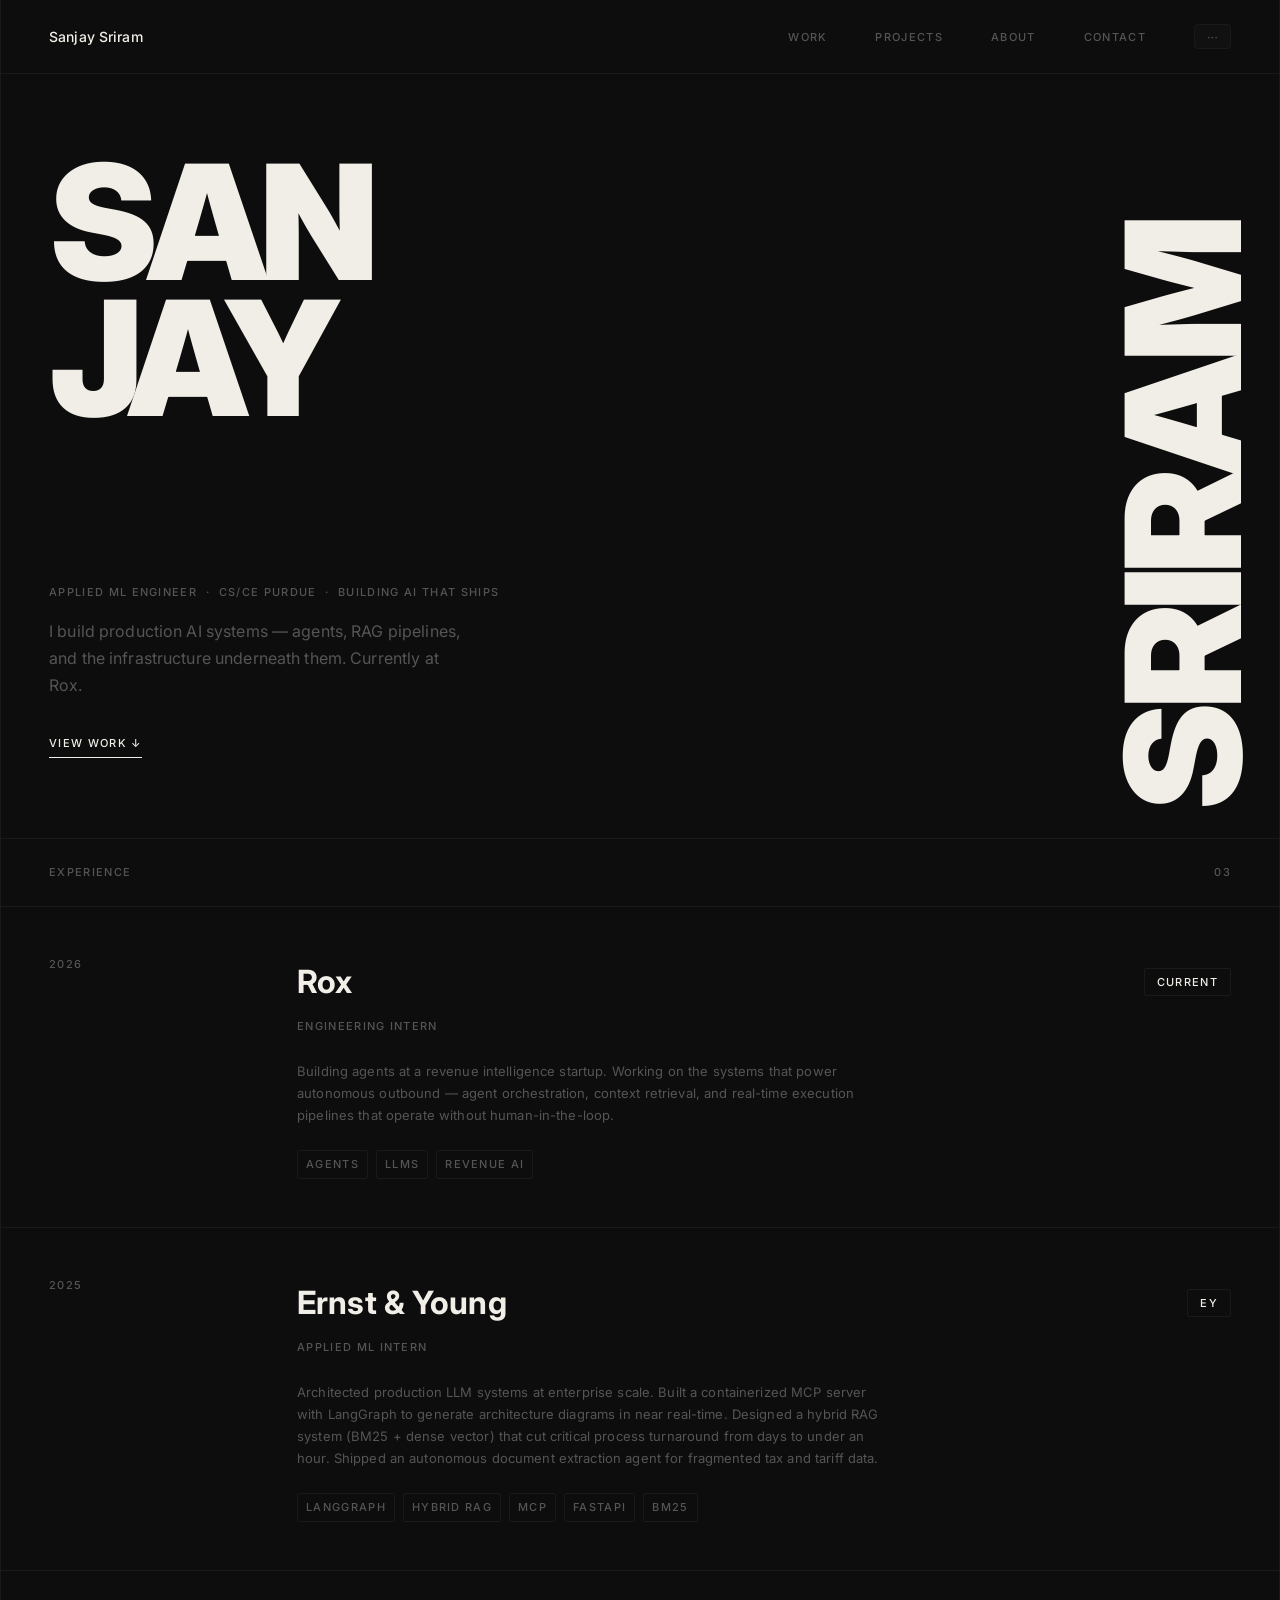
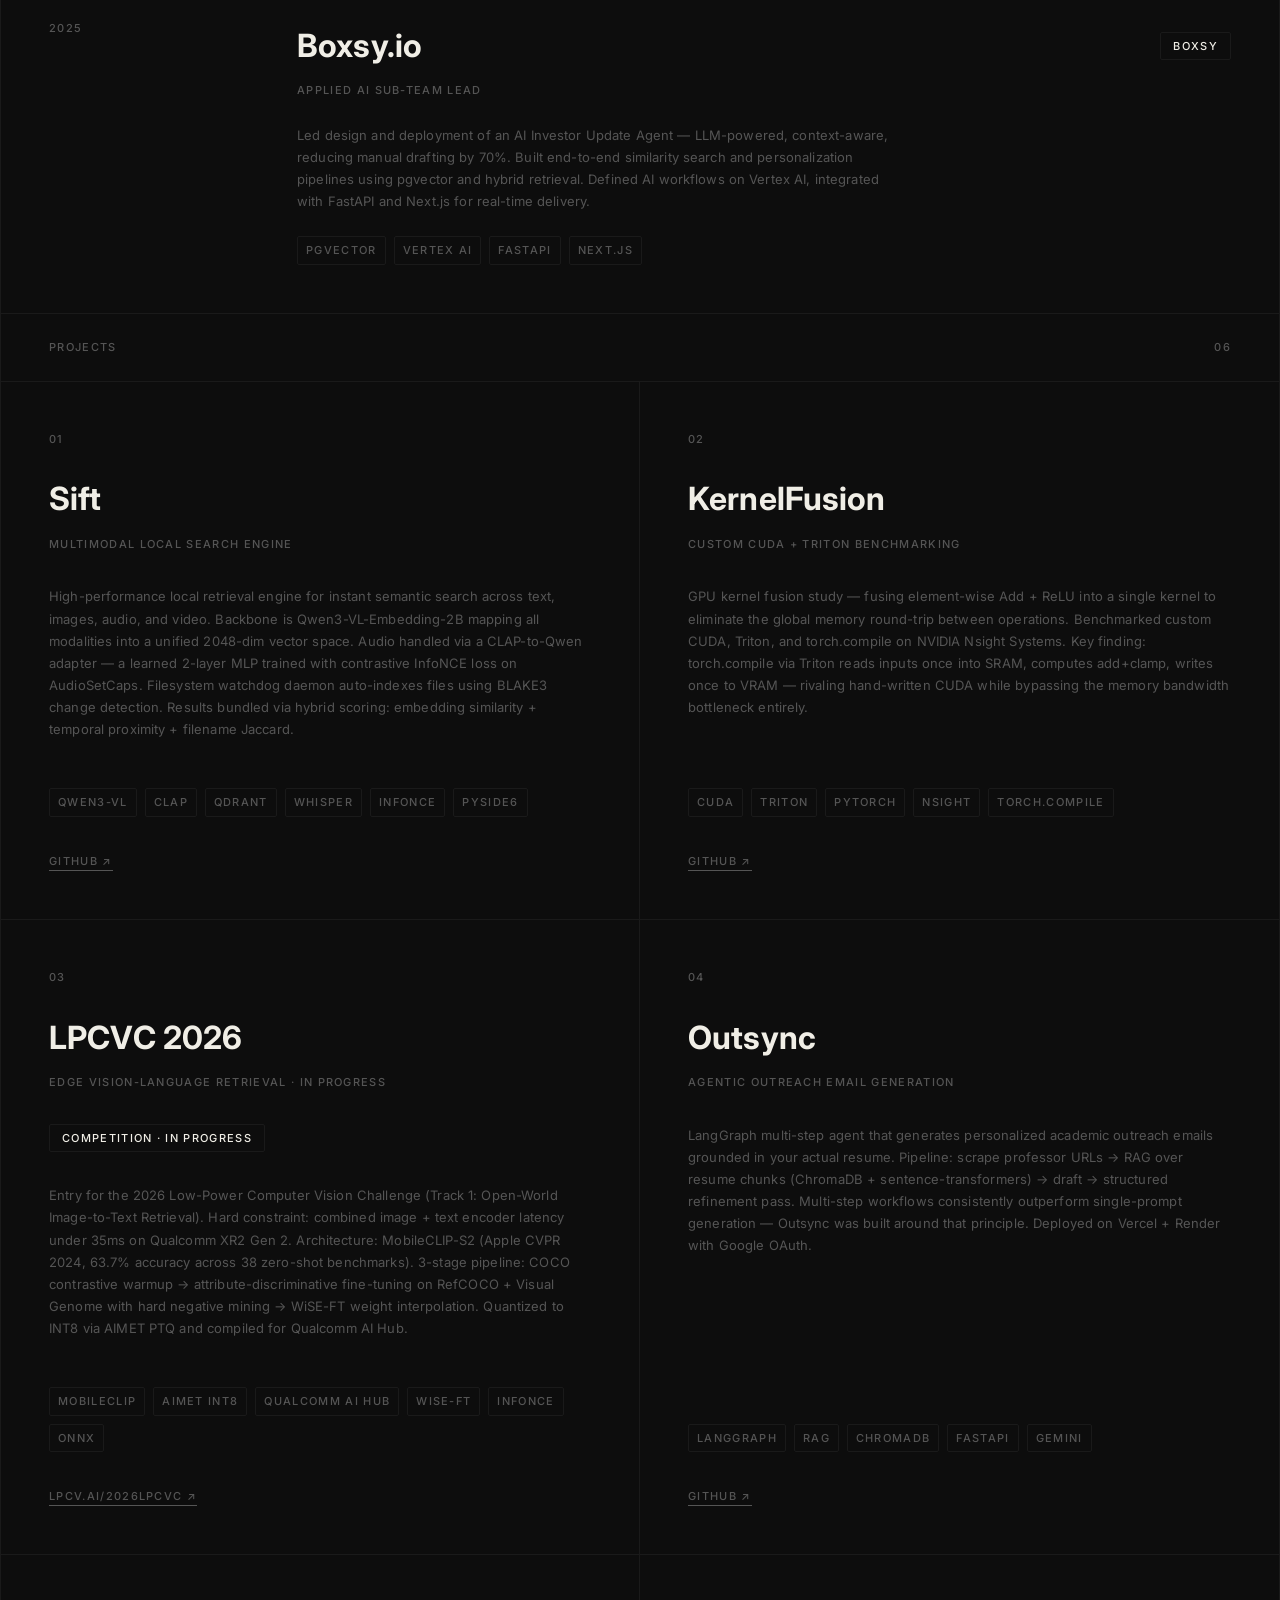
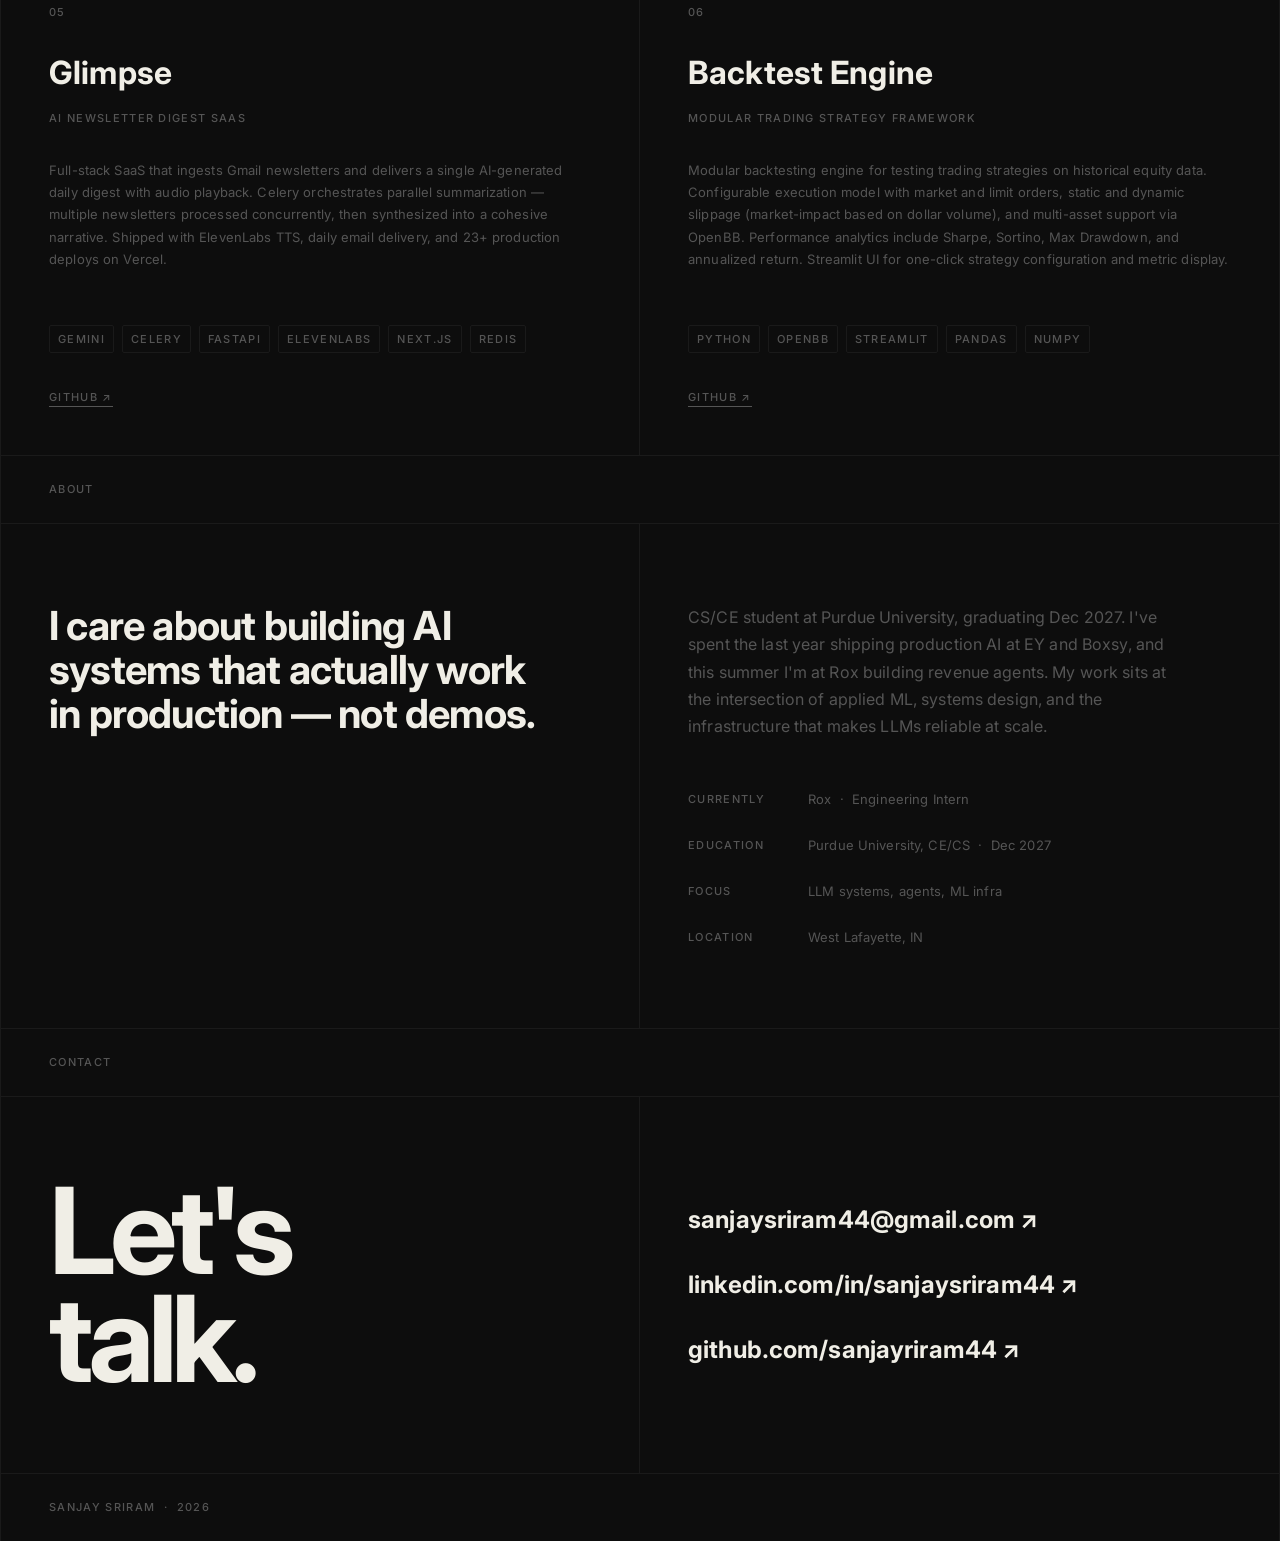
==== index.html @ 1b13d7ef "Initial commit of portfolio" ====
<!DOCTYPE html>
<html lang="en">
<head>
    <meta charset="UTF-8">
    <meta name="viewport" content="width=device-width, initial-scale=1.0">
    <title>Sanjay Sriram | Engineering Portfolio</title>
    <meta name="description" content="Sanjay Sriram's Minimalist Engineering Portfolio. Building agents, RAG pipelines, and ML systems.">
    <link rel="preconnect" href="https://fonts.googleapis.com">
    <link rel="preconnect" href="https://fonts.gstatic.com" crossorigin>
    <link href="https://fonts.googleapis.com/css2?family=Inter:wght@400;500;700;900&display=swap" rel="stylesheet">
    <link rel="stylesheet" href="index.css">
</head>
<body>
    <nav class="nav-wrapper">
        <div class="nav container">
            <div class="nav-brand">Sanjay Sriram</div>
            <div class="nav-right">
                <ul class="nav-links">
                    <li><a href="#experience">WORK</a></li>
                    <li><a href="#projects">PROJECTS</a></li>
                    <li><a href="#about">ABOUT</a></li>
                    <li><a href="#contact">CONTACT</a></li>
                </ul>
                <button class="nav-btn">···</button>
            </div>
        </div>
    </nav>

    <div class="container main-content">
        <header class="hero">
            <div class="hero-left">
                <h1 class="hero-text-main">
                    SAN<br>
                    JAY
                </h1>
                <div class="hero-details">
                    <p class="hero-subtitle">APPLIED ML ENGINEER &nbsp;·&nbsp; CS/CE PURDUE &nbsp;·&nbsp; BUILDING AI THAT SHIPS</p>
                    <p class="hero-desc">I build production AI systems — agents, RAG pipelines,<br>and the infrastructure underneath them. Currently at<br>Rox.</p>
                    <a href="#experience" class="hero-link">VIEW WORK &darr;</a>
                </div>
            </div>
            <div class="hero-right">
                <div class="vertical-text">SRIRAM</div>
            </div>
        </header>

        <section id="experience" class="section">
            <div class="section-header">
                <h2 class="section-title">EXPERIENCE</h2>
                <span class="section-count">03</span>
            </div>
            <div class="experience-list">
                <!-- Exp 1 -->
                <div class="experience-item">
                    <div class="exp-year">2026</div>
                    <div class="exp-content">
                        <div class="exp-header">
                            <h3 class="exp-company">Rox</h3>
                            <span class="exp-badge">CURRENT</span>
                        </div>
                        <p class="exp-role">ENGINEERING INTERN</p>
                        <p class="exp-desc">Building agents at a revenue intelligence startup. Working on the systems that power autonomous outbound — agent orchestration, context retrieval, and real-time execution pipelines that operate without human-in-the-loop.</p>
                        <div class="exp-tags">
                            <span class="tag">Agents</span>
                            <span class="tag">LLMs</span>
                            <span class="tag">Revenue AI</span>
                        </div>
                    </div>
                </div>
                
                <!-- Exp 2 -->
                <div class="experience-item">
                    <div class="exp-year">2025</div>
                    <div class="exp-content">
                        <div class="exp-header">
                            <h3 class="exp-company">Ernst & Young</h3>
                            <span class="exp-badge">EY</span>
                        </div>
                        <p class="exp-role">APPLIED ML INTERN</p>
                        <p class="exp-desc">Architected production LLM systems at enterprise scale. Built a containerized MCP server with LangGraph to generate architecture diagrams in near real-time. Designed a hybrid RAG system (BM25 + dense vector) that cut critical process turnaround from days to under an hour. Shipped an autonomous document extraction agent for fragmented tax and tariff data.</p>
                        <div class="exp-tags">
                            <span class="tag">LangGraph</span>
                            <span class="tag">Hybrid RAG</span>
                            <span class="tag">MCP</span>
                            <span class="tag">FastAPI</span>
                            <span class="tag">BM25</span>
                        </div>
                    </div>
                </div>

                <!-- Exp 3 -->
                <div class="experience-item">
                    <div class="exp-year">2025</div>
                    <div class="exp-content">
                        <div class="exp-header">
                            <h3 class="exp-company">Boxsy.io</h3>
                            <span class="exp-badge">BOXSY</span>
                        </div>
                        <p class="exp-role">APPLIED AI SUB-TEAM LEAD</p>
                        <p class="exp-desc">Led design and deployment of an AI Investor Update Agent — LLM-powered, context-aware, reducing manual drafting by 70%. Built end-to-end similarity search and personalization pipelines using pgvector and hybrid retrieval. Defined AI workflows on Vertex AI, integrated with FastAPI and Next.js for real-time delivery.</p>
                        <div class="exp-tags">
                            <span class="tag">pgvector</span>
                            <span class="tag">Vertex AI</span>
                            <span class="tag">FastAPI</span>
                            <span class="tag">Next.js</span>
                        </div>
                    </div>
                </div>
            </div>
        </section>

        <section id="projects" class="section">
            <div class="section-header">
                <h2 class="section-title">PROJECTS</h2>
                <span class="section-count">06</span>
            </div>
            <div class="projects-grid">
                <!-- Project 1 -->
                <div class="project-card">
                    <div class="project-card-top">
                        <div class="project-index">01</div>
                        <h3 class="project-title">Sift</h3>
                        <p class="project-subtitle">MULTIMODAL LOCAL SEARCH ENGINE</p>
                        <p class="project-desc">High-performance local retrieval engine for instant semantic search across text, images, audio, and video. Backbone is Qwen3-VL-Embedding-2B mapping all modalities into a unified 2048-dim vector space. Audio handled via a CLAP-to-Qwen adapter — a learned 2-layer MLP trained with contrastive InfoNCE loss on AudioSetCaps. Filesystem watchdog daemon auto-indexes files using BLAKE3 change detection. Results bundled via hybrid scoring: embedding similarity + temporal proximity + filename Jaccard.</p>
                    </div>
                    <div class="project-card-bottom">
                        <div class="project-tags">
                            <span class="tag">Qwen3-VL</span>
                            <span class="tag">CLAP</span>
                            <span class="tag">Qdrant</span>
                            <span class="tag">Whisper</span>
                            <span class="tag">InfoNCE</span>
                            <span class="tag">PySide6</span>
                        </div>
                        <a href="https://github.com/akkshay0107/sift" target="_blank" class="project-link">GITHUB ↗</a>
                    </div>
                </div>
                
                <!-- Project 2 -->
                <div class="project-card">
                    <div class="project-card-top">
                        <div class="project-index">02</div>
                        <h3 class="project-title">KernelFusion</h3>
                        <p class="project-subtitle">CUSTOM CUDA + TRITON BENCHMARKING</p>
                        <p class="project-desc">GPU kernel fusion study — fusing element-wise Add + ReLU into a single kernel to eliminate the global memory round-trip between operations. Benchmarked custom CUDA, Triton, and torch.compile on NVIDIA Nsight Systems. Key finding: torch.compile via Triton reads inputs once into SRAM, computes add+clamp, writes once to VRAM — rivaling hand-written CUDA while bypassing the memory bandwidth bottleneck entirely.</p>
                    </div>
                    <div class="project-card-bottom">
                        <div class="project-tags">
                            <span class="tag">CUDA</span>
                            <span class="tag">Triton</span>
                            <span class="tag">PyTorch</span>
                            <span class="tag">Nsight</span>
                            <span class="tag">torch.compile</span>
                        </div>
                        <a href="https://github.com/sanjayriram44/KernelFusion" target="_blank" class="project-link">GITHUB ↗</a>
                    </div>
                </div>

                <!-- Project 3 -->
                <div class="project-card">
                    <div class="project-card-top">
                        <div class="project-index">03</div>
                        <h3 class="project-title">LPCVC 2026</h3>
                        <p class="project-subtitle">EDGE VISION-LANGUAGE RETRIEVAL · IN PROGRESS</p>
                        <div class="exp-badge project-badge">COMPETITION · IN PROGRESS</div>
                        <p class="project-desc">Entry for the 2026 Low-Power Computer Vision Challenge (Track 1: Open-World Image-to-Text Retrieval). Hard constraint: combined image + text encoder latency under 35ms on Qualcomm XR2 Gen 2. Architecture: MobileCLIP-S2 (Apple CVPR 2024, 63.7% accuracy across 38 zero-shot benchmarks). 3-stage pipeline: COCO contrastive warmup → attribute-discriminative fine-tuning on RefCOCO + Visual Genome with hard negative mining → WiSE-FT weight interpolation. Quantized to INT8 via AIMET PTQ and compiled for Qualcomm AI Hub.</p>
                    </div>
                    <div class="project-card-bottom">
                        <div class="project-tags">
                            <span class="tag">MobileCLIP</span>
                            <span class="tag">AIMET INT8</span>
                            <span class="tag">Qualcomm AI Hub</span>
                            <span class="tag">WiSE-FT</span>
                            <span class="tag">InfoNCE</span>
                            <span class="tag">ONNX</span>
                        </div>
                        <a href="https://lpcv.ai/2026LPCVC" target="_blank" class="project-link">LPCV.AI/2026LPCVC ↗</a>
                    </div>
                </div>

                <!-- Project 4 -->
                <div class="project-card">
                    <div class="project-card-top">
                        <div class="project-index">04</div>
                        <h3 class="project-title">Outsync</h3>
                        <p class="project-subtitle">AGENTIC OUTREACH EMAIL GENERATION</p>
                        <p class="project-desc">LangGraph multi-step agent that generates personalized academic outreach emails grounded in your actual resume. Pipeline: scrape professor URLs → RAG over resume chunks (ChromaDB + sentence-transformers) → draft → structured refinement pass. Multi-step workflows consistently outperform single-prompt generation — Outsync was built around that principle. Deployed on Vercel + Render with Google OAuth.</p>
                    </div>
                    <div class="project-card-bottom">
                        <div class="project-tags">
                            <span class="tag">LangGraph</span>
                            <span class="tag">RAG</span>
                            <span class="tag">ChromaDB</span>
                            <span class="tag">FastAPI</span>
                            <span class="tag">Gemini</span>
                        </div>
                        <a href="https://github.com/sanjayriram44/Outsync" target="_blank" class="project-link">GITHUB ↗</a>
                    </div>
                </div>

                <!-- Project 5 -->
                <div class="project-card">
                    <div class="project-card-top">
                        <div class="project-index">05</div>
                        <h3 class="project-title">Glimpse</h3>
                        <p class="project-subtitle">AI NEWSLETTER DIGEST SAAS</p>
                        <p class="project-desc">Full-stack SaaS that ingests Gmail newsletters and delivers a single AI-generated daily digest with audio playback. Celery orchestrates parallel summarization — multiple newsletters processed concurrently, then synthesized into a cohesive narrative. Shipped with ElevenLabs TTS, daily email delivery, and 23+ production deploys on Vercel.</p>
                    </div>
                    <div class="project-card-bottom">
                        <div class="project-tags">
                            <span class="tag">Gemini</span>
                            <span class="tag">Celery</span>
                            <span class="tag">FastAPI</span>
                            <span class="tag">ElevenLabs</span>
                            <span class="tag">Next.js</span>
                            <span class="tag">Redis</span>
                        </div>
                        <a href="https://github.com/sanjayriram44/glimpse" target="_blank" class="project-link">GITHUB ↗</a>
                    </div>
                </div>

                <!-- Project 6 -->
                <div class="project-card">
                    <div class="project-card-top">
                        <div class="project-index">06</div>
                        <h3 class="project-title">Backtest Engine</h3>
                        <p class="project-subtitle">MODULAR TRADING STRATEGY FRAMEWORK</p>
                        <p class="project-desc">Modular backtesting engine for testing trading strategies on historical equity data. Configurable execution model with market and limit orders, static and dynamic slippage (market-impact based on dollar volume), and multi-asset support via OpenBB. Performance analytics include Sharpe, Sortino, Max Drawdown, and annualized return. Streamlit UI for one-click strategy configuration and metric display.</p>
                    </div>
                    <div class="project-card-bottom">
                        <div class="project-tags">
                            <span class="tag">Python</span>
                            <span class="tag">OpenBB</span>
                            <span class="tag">Streamlit</span>
                            <span class="tag">Pandas</span>
                            <span class="tag">NumPy</span>
                        </div>
                        <a href="https://github.com/sanjayriram44/Backtest_engine" target="_blank" class="project-link">GITHUB ↗</a>
                    </div>
                </div>
            </div>
        </section>

        <section id="about" class="section">
            <div class="section-header">
                <h2 class="section-title">ABOUT</h2>
            </div>
            <div class="about-grid">
                <div class="about-left">
                    <p class="about-lead">I care about building AI systems that actually work in production — not demos.</p>
                </div>
                <div class="about-right">
                    <p class="about-desc">CS/CE student at Purdue University, graduating Dec 2027. I've spent the last year shipping production AI at EY and Boxsy, and this summer I'm at Rox building revenue agents. My work sits at the intersection of applied ML, systems design, and the infrastructure that makes LLMs reliable at scale.</p>
                    <ul class="about-facts">
                        <li class="fact-item">
                            <span class="fact-label">CURRENTLY</span>
                            <span class="fact-value">Rox &nbsp;·&nbsp; Engineering Intern</span>
                        </li>
                        <li class="fact-item">
                            <span class="fact-label">EDUCATION</span>
                            <span class="fact-value">Purdue University, CE/CS &nbsp;·&nbsp; Dec 2027</span>
                        </li>
                        <li class="fact-item">
                            <span class="fact-label">FOCUS</span>
                            <span class="fact-value">LLM systems, agents, ML infra</span>
                        </li>
                        <li class="fact-item">
                            <span class="fact-label">LOCATION</span>
                            <span class="fact-value">West Lafayette, IN</span>
                        </li>
                    </ul>
                </div>
            </div>
        </section>

        <section id="contact" class="section">
            <div class="section-header">
                <h2 class="section-title">CONTACT</h2>
            </div>
            <div class="contact-grid">
                <div class="contact-left">
                    <h2 class="contact-heading">Let's<br>talk.</h2>
                </div>
                <div class="contact-right">
                    <ul class="contact-links">
                        <li><a href="mailto:sanjaysriram44@gmail.com">sanjaysriram44@gmail.com ↗</a></li>
                        <li><a href="https://www.linkedin.com/in/sanjaysriram44/" target="_blank" rel="noopener noreferrer">linkedin.com/in/sanjaysriram44 ↗</a></li>
                        <li><a href="https://github.com/sanjayriram44" target="_blank" rel="noopener noreferrer">github.com/sanjayriram44 ↗</a></li>
                    </ul>
                </div>
            </div>
        </section>

        <footer class="footer">
            <div class="footer-left">Sanjay Sriram &nbsp;·&nbsp; 2026</div>
        </footer>
    </div>
</body>
</html>
---- index.css ----
/* Base Reset */
*, *::before, *::after {
    box-sizing: border-box;
    margin: 0;
    padding: 0;
}

:root {
    --bg-color: #0D0D0D;
    --text-primary: #F0EEE6;
    --surface: #111111;
    --border-color: #1A1A1A;
    --text-muted: #555555;
    --text-subtle: #333333;
}

body {
    background-color: var(--bg-color);
    color: var(--text-primary);
    font-family: 'Inter', sans-serif;
    font-size: 13px;
    font-weight: 400;
    line-height: 1.7;
    letter-spacing: 0.01em;
    -webkit-font-smoothing: antialiased;
}

/* Layout */
.container {
    max-width: 1280px;
    margin: 0 auto;
    position: relative;
    border-left: 0.5px solid var(--border-color);
    border-right: 0.5px solid var(--border-color);
}

/* Typography */
.hero-text-main {
    font-family: 'Inter', sans-serif;
    font-size: 160px;
    font-weight: 900;
    line-height: 0.85;
    letter-spacing: -0.05em;
    color: var(--text-primary);
}

.vertical-text {
    font-family: 'Inter', sans-serif;
    font-size: 160px;
    font-weight: 900;
    line-height: 0.85;
    letter-spacing: -0.05em;
    color: var(--text-primary);
    transform: rotate(-90deg);
    transform-origin: center right;
    margin-right: 48px;
    display: inline-block;
}

@media (max-width: 900px) {
    .hero-text-main, .vertical-text {
        font-size: 96px;
    }
}

h2, h3 {
    font-family: 'Inter', sans-serif;
    font-weight: 700;
    color: var(--text-primary);
}

.label, .section-title, .section-count {
    font-family: 'Inter', sans-serif;
    font-size: 11px;
    font-weight: 500;
    letter-spacing: 0.12em;
    text-transform: uppercase;
    color: var(--text-muted);
}

.tag {
    display: inline-block;
    padding: 4px 8px;
    border: 0.5px solid var(--border-color);
    border-radius: 2px;
    font-family: 'Inter', sans-serif;
    font-size: 11px;
    font-weight: 500;
    letter-spacing: 0.12em;
    text-transform: uppercase;
    color: var(--text-muted); /* As seen in screenshots */
    background-color: transparent;
}

/* Navigation */
.nav-wrapper {
    position: sticky;
    top: 0;
    z-index: 100;
    background-color: var(--bg-color);
    border-bottom: 0.5px solid var(--border-color);
}

.nav {
    display: flex;
    justify-content: space-between;
    align-items: center;
    padding: 24px 48px;
}

.nav-brand {
    font-size: 14px;
    font-weight: 500;
    color: var(--text-primary);
}

.nav-right {
    display: flex;
    align-items: center;
    gap: 48px;
}

.nav-links {
    display: flex;
    gap: 48px;
    list-style: none;
}

.nav-links a {
    color: var(--text-muted);
    text-decoration: none;
    font-size: 11px;
    font-weight: 500;
    letter-spacing: 0.12em;
    transition: color 0ms ease;
}

.nav-links a:hover {
    color: var(--text-primary);
}

.nav-btn {
    background: var(--surface);
    border: 0.5px solid var(--border-color);
    color: var(--text-muted);
    border-radius: 4px;
    padding: 4px 12px;
    cursor: pointer;
}

/* Hero Section */
.hero {
    min-height: 85vh;
    display: flex;
    justify-content: space-between;
    padding: 80px 48px;
    border-bottom: 0.5px solid var(--border-color);
}

.hero-left {
    display: flex;
    flex-direction: column;
    justify-content: space-between;
}

.hero-details {
    margin-top: auto;
}

.hero-subtitle {
    font-size: 11px;
    font-weight: 500;
    color: var(--text-muted);
    letter-spacing: 0.12em;
    margin-bottom: 16px;
    text-transform: uppercase;
}

.hero-desc {
    font-size: 16px;
    color: var(--text-muted);
    margin-bottom: 32px;
}

.hero-link {
    display: inline-block;
    color: var(--text-primary);
    text-decoration: none;
    font-size: 11px;
    font-weight: 500;
    letter-spacing: 0.12em;
    text-transform: uppercase;
    border-bottom: 1px solid var(--text-primary);
    padding-bottom: 4px;
}

/* Sections */
.section {
    border-bottom: 0.5px solid var(--border-color);
}

.section-header {
    padding: 24px 48px;
    border-bottom: 0.5px solid var(--border-color);
    display: flex;
    justify-content: space-between;
    align-items: center;
}

/* Experience */
.experience-list {
    display: flex;
    flex-direction: column;
}

.experience-item {
    display: grid;
    grid-template-columns: 200px 1fr;
    gap: 48px;
    padding: 48px;
    border-bottom: 0.5px solid var(--border-color);
    align-items: start;
    transition: background-color 0ms ease;
}

.experience-item:last-child {
    border-bottom: none;
}

.experience-item:hover {
    background-color: var(--surface);
}

.exp-year {
    font-size: 11px;
    font-weight: 500;
    letter-spacing: 0.12em;
    color: var(--text-muted);
}

.exp-header {
    display: flex;
    justify-content: space-between;
    align-items: center;
    margin-bottom: 8px;
}

.exp-company {
    font-size: 32px;
    font-weight: 700;
}

.exp-badge {
    padding: 4px 12px;
    border: 0.5px solid var(--border-color);
    border-radius: 2px;
    font-size: 11px;
    font-weight: 500;
    letter-spacing: 0.12em;
    color: var(--text-primary);
}

.exp-role {
    font-size: 11px;
    font-weight: 500;
    letter-spacing: 0.12em;
    color: var(--text-muted);
    margin-bottom: 24px;
}

.exp-desc {
    color: var(--text-muted);
    margin-bottom: 24px;
    max-width: 600px;
}

.exp-tags {
    display: flex;
    flex-wrap: wrap;
    gap: 8px;
}

/* Projects */
.projects-grid {
    display: grid;
    grid-template-columns: repeat(2, 1fr);
}

.project-card {
    padding: 48px;
    border-bottom: 0.5px solid var(--border-color);
    border-right: 0.5px solid var(--border-color);
    transition: background-color 0ms ease;
    display: flex;
    flex-direction: column;
    justify-content: space-between;
    height: 100%;
    min-height: 500px;
}

.project-card:nth-child(even) {
    border-right: none;
}

.project-card:nth-last-child(-n+2) {
    border-bottom: none;
}

.project-card:hover {
    background-color: var(--surface);
}

.project-index {
    font-size: 11px;
    font-weight: 500;
    letter-spacing: 0.12em;
    color: var(--text-muted);
    margin-bottom: 24px;
}

.project-title {
    font-size: 32px;
    margin-bottom: 8px;
}

.project-subtitle {
    font-size: 11px;
    font-weight: 500;
    letter-spacing: 0.12em;
    color: var(--text-muted);
    margin-bottom: 32px;
}

.project-desc {
    color: var(--text-muted);
    margin-bottom: 48px;
}

.project-card-bottom {
    margin-top: auto;
}

.project-tags {
    display: flex;
    flex-wrap: wrap;
    gap: 8px;
    margin-bottom: 32px;
}

.project-link {
    color: var(--text-muted);
    text-decoration: none;
    font-size: 11px;
    font-weight: 500;
    letter-spacing: 0.12em;
    border-bottom: 1px solid var(--text-muted);
    padding-bottom: 2px;
    transition: color 0ms ease, border-color 0ms ease;
}

.project-link:hover {
    color: var(--text-primary);
    border-color: var(--text-primary);
}

.project-badge {
    display: inline-block;
    margin-bottom: 32px;
}

/* About */
.about-grid {
    display: grid;
    grid-template-columns: 1fr 1fr;
}

.about-left {
    padding: 80px 48px;
    border-right: 0.5px solid var(--border-color);
}

.about-lead {
    font-size: 40px;
    font-weight: 700;
    color: var(--text-primary);
    line-height: 1.1;
    letter-spacing: -0.02em;
    max-width: 500px;
}

.about-right {
    padding: 80px 48px;
}

.about-desc {
    font-size: 16px;
    color: var(--text-muted);
    margin-bottom: 48px;
    max-width: 500px;
}

.about-facts {
    list-style: none;
    display: flex;
    flex-direction: column;
    gap: 24px;
}

.fact-item {
    display: grid;
    grid-template-columns: 120px 1fr;
    align-items: center;
}

.fact-label {
    font-size: 11px;
    font-weight: 500;
    letter-spacing: 0.12em;
    color: var(--text-muted);
}

.fact-value {
    color: var(--text-muted);
}

/* Contact */
.contact-grid {
    display: grid;
    grid-template-columns: 1fr 1fr;
}

.contact-left {
    padding: 80px 48px;
    border-right: 0.5px solid var(--border-color);
    display: flex;
    align-items: center;
}

.contact-heading {
    font-size: 120px;
    letter-spacing: -0.05em;
    line-height: 0.9;
}

.contact-right {
    padding: 80px 48px;
    display: flex;
    align-items: center;
}

.contact-links {
    list-style: none;
    display: flex;
    flex-direction: column;
    gap: 24px;
}

.contact-links a {
    color: var(--text-primary);
    text-decoration: none;
    font-size: 24px;
    font-weight: 700;
    transition: color 0ms ease;
}

.contact-links a:hover {
    color: var(--text-muted);
}

/* Footer */
.footer {
    display: flex;
    justify-content: space-between;
    padding: 24px 48px;
}

.footer-left, .footer-right {
    font-size: 11px;
    font-weight: 500;
    letter-spacing: 0.12em;
    color: var(--text-muted);
    text-transform: uppercase;
}

/* Responsive */
@media (max-width: 900px) {
    .hero {
        flex-direction: column;
        gap: 48px;
    }
    .vertical-text {
        writing-mode: horizontal-tb;
        transform: none;
    }
    .about-grid, .contact-grid, .projects-grid {
        grid-template-columns: 1fr;
    }
    .about-left, .contact-left {
        border-right: none;
        border-bottom: 0.5px solid var(--border-color);
    }
    .project-card:nth-child(even) {
        border-right: 0.5px solid var(--border-color);
    }
    .project-card {
        border-right: none !important;
        border-bottom: 0.5px solid var(--border-color) !important;
    }
    .project-card:last-child {
        border-bottom: none !important;
    }
    .experience-item {
        grid-template-columns: 1fr;
        gap: 16px;
    }
    .hero {
        padding: 48px 24px;
    }
    .nav {
        padding: 24px;
        flex-direction: column;
        gap: 24px;
    }
    .contact-heading {
        font-size: 64px;
    }
}
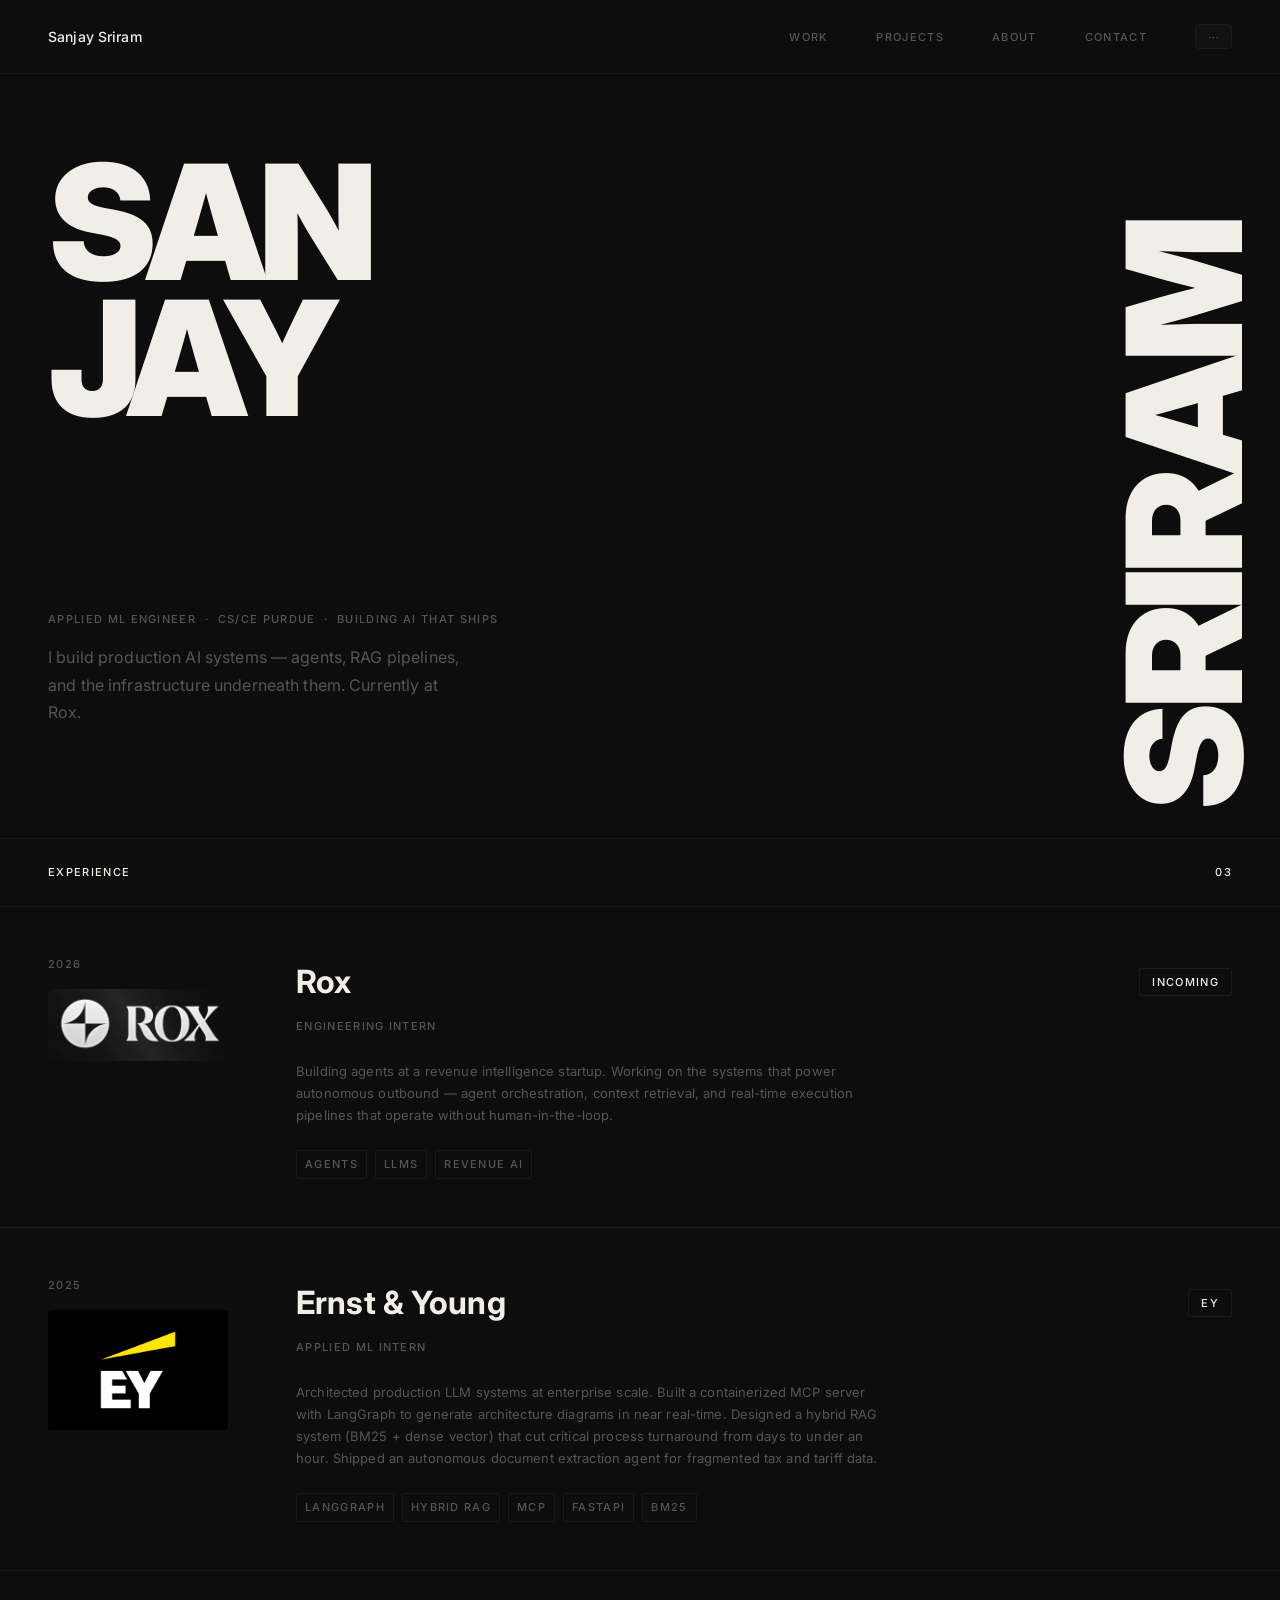
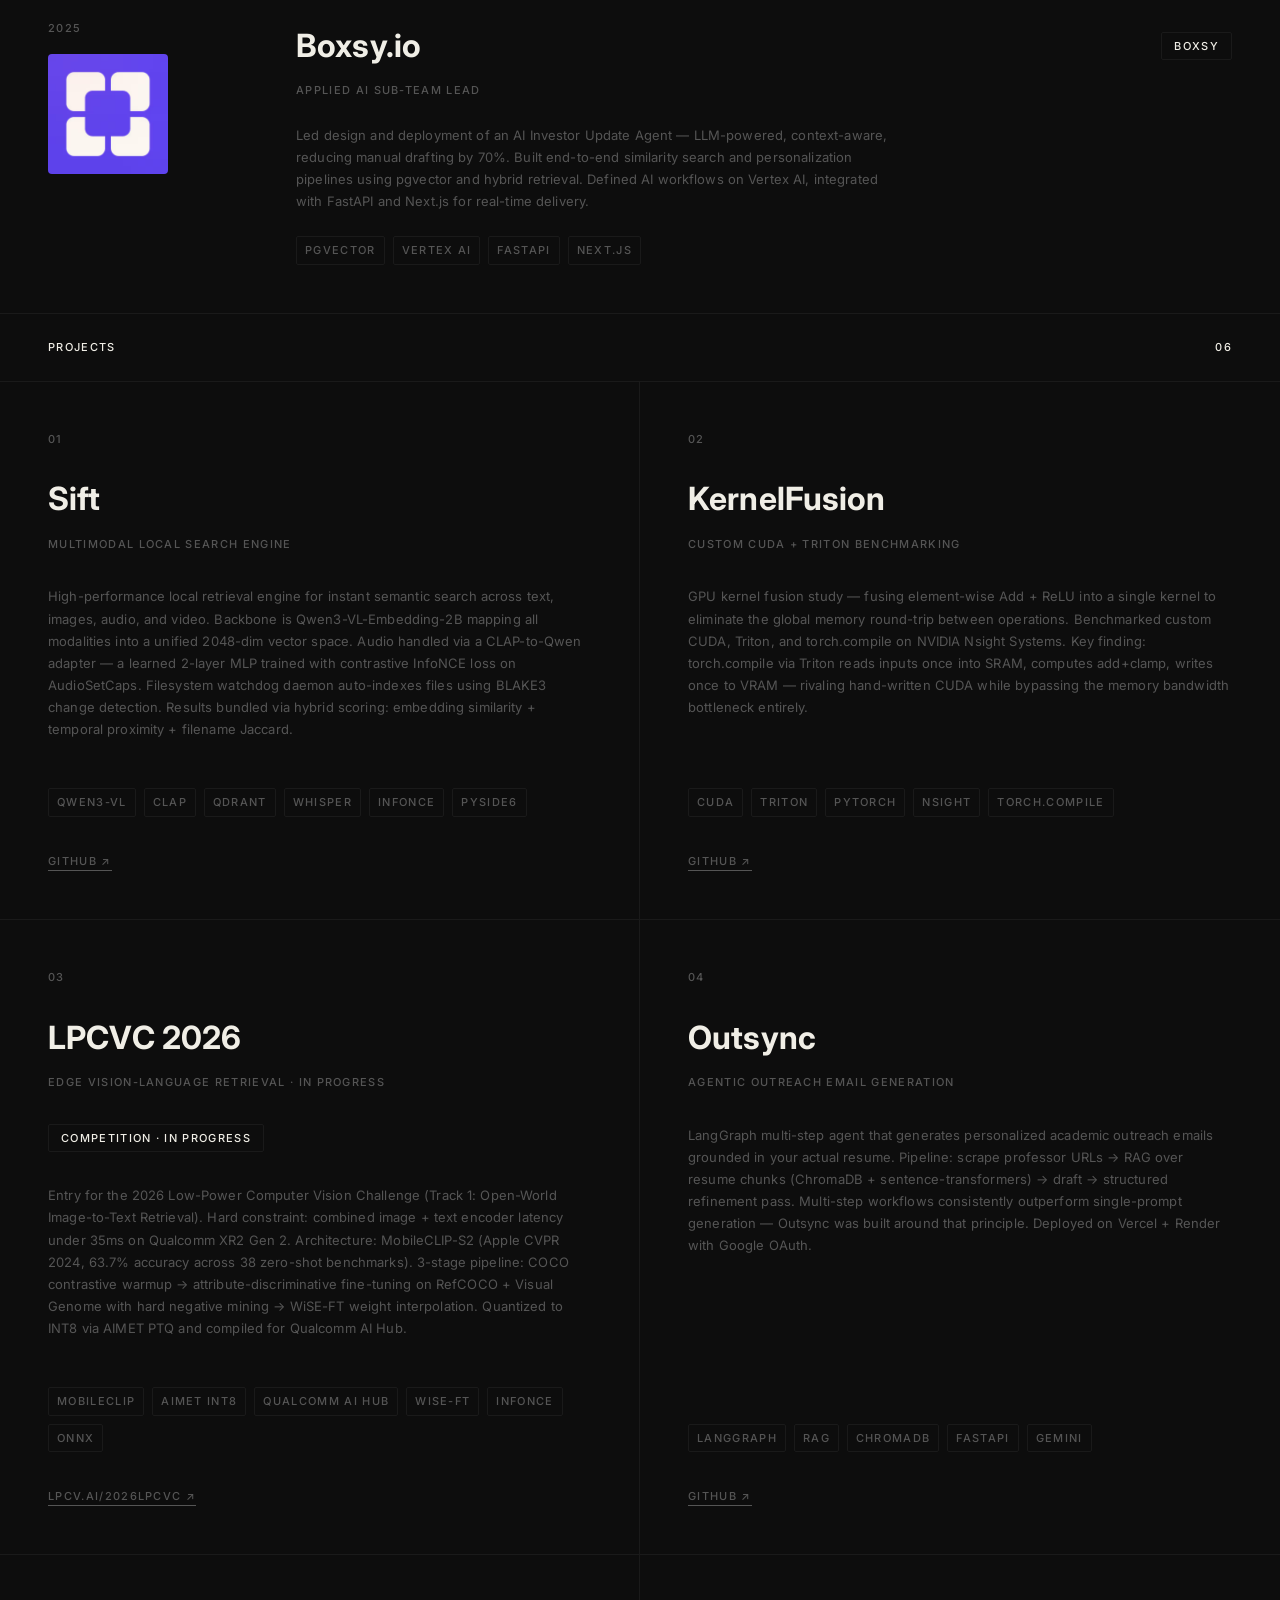
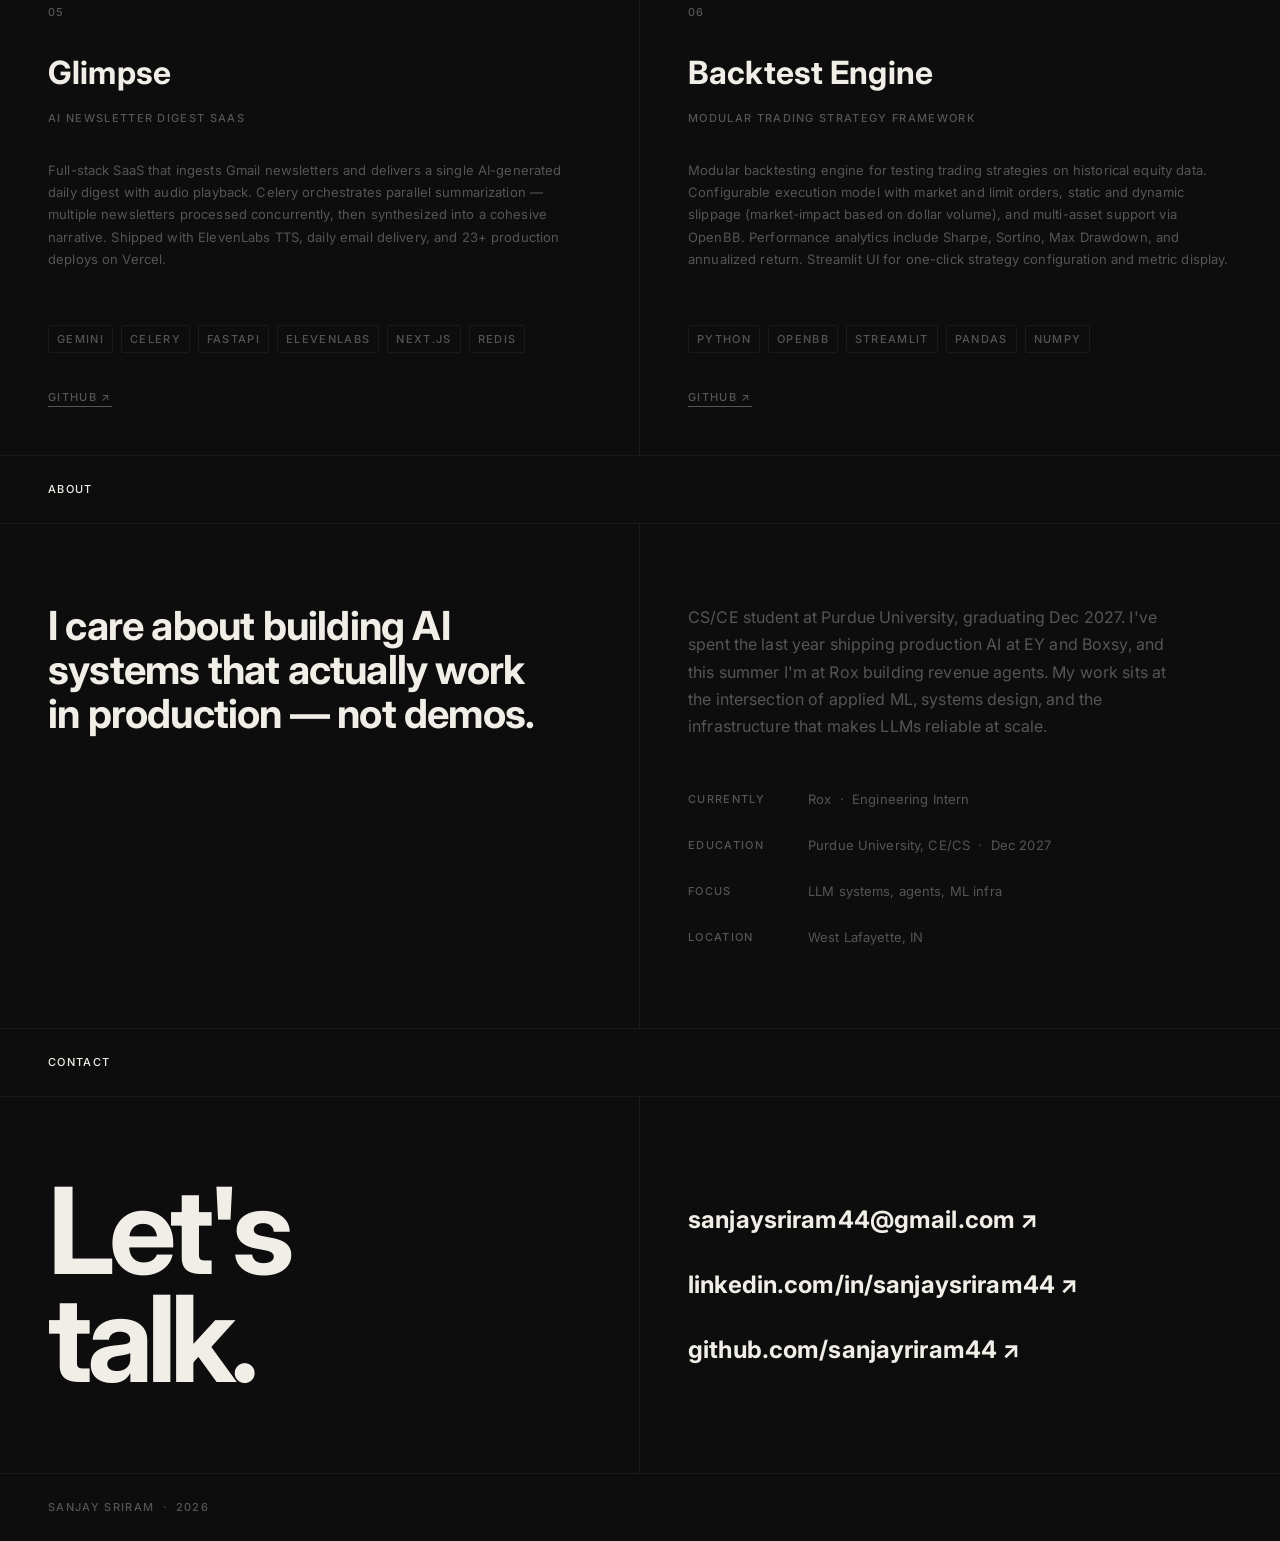
==== commit 47c84445: "feat: added logos" ====
--- a/index.html
+++ b/index.html
@@ -36,7 +36,6 @@
                 <div class="hero-details">
                     <p class="hero-subtitle">APPLIED ML ENGINEER &nbsp;·&nbsp; CS/CE PURDUE &nbsp;·&nbsp; BUILDING AI THAT SHIPS</p>
                     <p class="hero-desc">I build production AI systems — agents, RAG pipelines,<br>and the infrastructure underneath them. Currently at<br>Rox.</p>
-                    <a href="#experience" class="hero-link">VIEW WORK &darr;</a>
                 </div>
             </div>
             <div class="hero-right">
@@ -52,11 +51,14 @@
             <div class="experience-list">
                 <!-- Exp 1 -->
                 <div class="experience-item">
-                    <div class="exp-year">2026</div>
+                    <div class="exp-left">
+                        <div class="exp-year">2026</div>
+                        <img src="rox.png" alt="Rox Logo" class="exp-logo exp-logo-large">
+                    </div>
                     <div class="exp-content">
                         <div class="exp-header">
                             <h3 class="exp-company">Rox</h3>
-                            <span class="exp-badge">CURRENT</span>
+                            <span class="exp-badge">INCOMING</span>
                         </div>
                         <p class="exp-role">ENGINEERING INTERN</p>
                         <p class="exp-desc">Building agents at a revenue intelligence startup. Working on the systems that power autonomous outbound — agent orchestration, context retrieval, and real-time execution pipelines that operate without human-in-the-loop.</p>
@@ -70,7 +72,10 @@
                 
                 <!-- Exp 2 -->
                 <div class="experience-item">
-                    <div class="exp-year">2025</div>
+                    <div class="exp-left">
+                        <div class="exp-year">2025</div>
+                        <img src="ey.png" alt="EY Logo" class="exp-logo exp-logo-large">
+                    </div>
                     <div class="exp-content">
                         <div class="exp-header">
                             <h3 class="exp-company">Ernst & Young</h3>
@@ -90,7 +95,10 @@
 
                 <!-- Exp 3 -->
                 <div class="experience-item">
-                    <div class="exp-year">2025</div>
+                    <div class="exp-left">
+                        <div class="exp-year">2025</div>
+                        <img src="boxsy.png" alt="Boxsy Logo" class="exp-logo">
+                    </div>
                     <div class="exp-content">
                         <div class="exp-header">
                             <h3 class="exp-company">Boxsy.io</h3>
--- a/index.css
+++ b/index.css
@@ -27,11 +27,8 @@
 
 /* Layout */
 .container {
-    max-width: 1280px;
-    margin: 0 auto;
+    width: 100%;
     position: relative;
-    border-left: 0.5px solid var(--border-color);
-    border-right: 0.5px solid var(--border-color);
 }
 
 /* Typography */
@@ -75,7 +72,7 @@
     font-weight: 500;
     letter-spacing: 0.12em;
     text-transform: uppercase;
-    color: var(--text-muted);
+    color: var(--text-primary); /* Brightened from muted */
 }
 
 .tag {
@@ -180,18 +177,6 @@
     font-size: 16px;
     color: var(--text-muted);
     margin-bottom: 32px;
-}
-
-.hero-link {
-    display: inline-block;
-    color: var(--text-primary);
-    text-decoration: none;
-    font-size: 11px;
-    font-weight: 500;
-    letter-spacing: 0.12em;
-    text-transform: uppercase;
-    border-bottom: 1px solid var(--text-primary);
-    padding-bottom: 4px;
 }
 
 /* Sections */
@@ -231,11 +216,28 @@
     background-color: var(--surface);
 }
 
+.exp-left {
+    display: flex;
+    flex-direction: column;
+    gap: 16px;
+}
+
 .exp-year {
     font-size: 11px;
     font-weight: 500;
     letter-spacing: 0.12em;
     color: var(--text-muted);
+}
+
+.exp-logo {
+    width: 120px;
+    height: auto;
+    object-fit: contain;
+    border-radius: 4px; /* Optional slight rounding for logos */
+}
+
+.exp-logo-large {
+    width: 180px;
 }
 
 .exp-header {
@@ -486,11 +488,21 @@
 @media (max-width: 900px) {
     .hero {
         flex-direction: column;
-        gap: 48px;
+        padding: 48px 24px;
+        gap: 24px;
+    }
+    .hero-left {
+        gap: 32px;
+    }
+    .hero-text-main {
+        font-size: 80px;
     }
     .vertical-text {
+        font-size: 80px;
         writing-mode: horizontal-tb;
         transform: none;
+        margin-right: 0;
+        margin-top: 16px;
     }
     .about-grid, .contact-grid, .projects-grid {
         grid-template-columns: 1fr;
@@ -498,30 +510,57 @@
     .about-left, .contact-left {
         border-right: none;
         border-bottom: 0.5px solid var(--border-color);
-    }
-    .project-card:nth-child(even) {
-        border-right: 0.5px solid var(--border-color);
+        padding: 48px 24px;
+    }
+    .about-right, .contact-right {
+        padding: 48px 24px;
     }
     .project-card {
+        padding: 48px 24px;
         border-right: none !important;
         border-bottom: 0.5px solid var(--border-color) !important;
+        min-height: auto;
     }
     .project-card:last-child {
         border-bottom: none !important;
     }
     .experience-item {
         grid-template-columns: 1fr;
+        padding: 48px 24px;
+        gap: 24px;
+    }
+    .section-header {
+        padding: 24px;
+    }
+    .nav {
+        flex-direction: column;
+        align-items: flex-start;
+        padding: 24px;
+        gap: 24px;
+    }
+    .nav-right {
+        width: 100%;
+        justify-content: space-between;
+    }
+    .nav-links {
         gap: 16px;
-    }
-    .hero {
-        padding: 48px 24px;
-    }
-    .nav {
-        padding: 24px;
-        flex-direction: column;
-        gap: 24px;
+        flex-wrap: wrap;
     }
     .contact-heading {
         font-size: 64px;
     }
-}
+    .about-lead {
+        font-size: 32px;
+    }
+    .fact-item {
+        grid-template-columns: 1fr;
+        gap: 4px;
+    }
+    .footer {
+        flex-direction: column;
+        align-items: center;
+        gap: 16px;
+        padding: 24px;
+        text-align: center;
+    }
+}
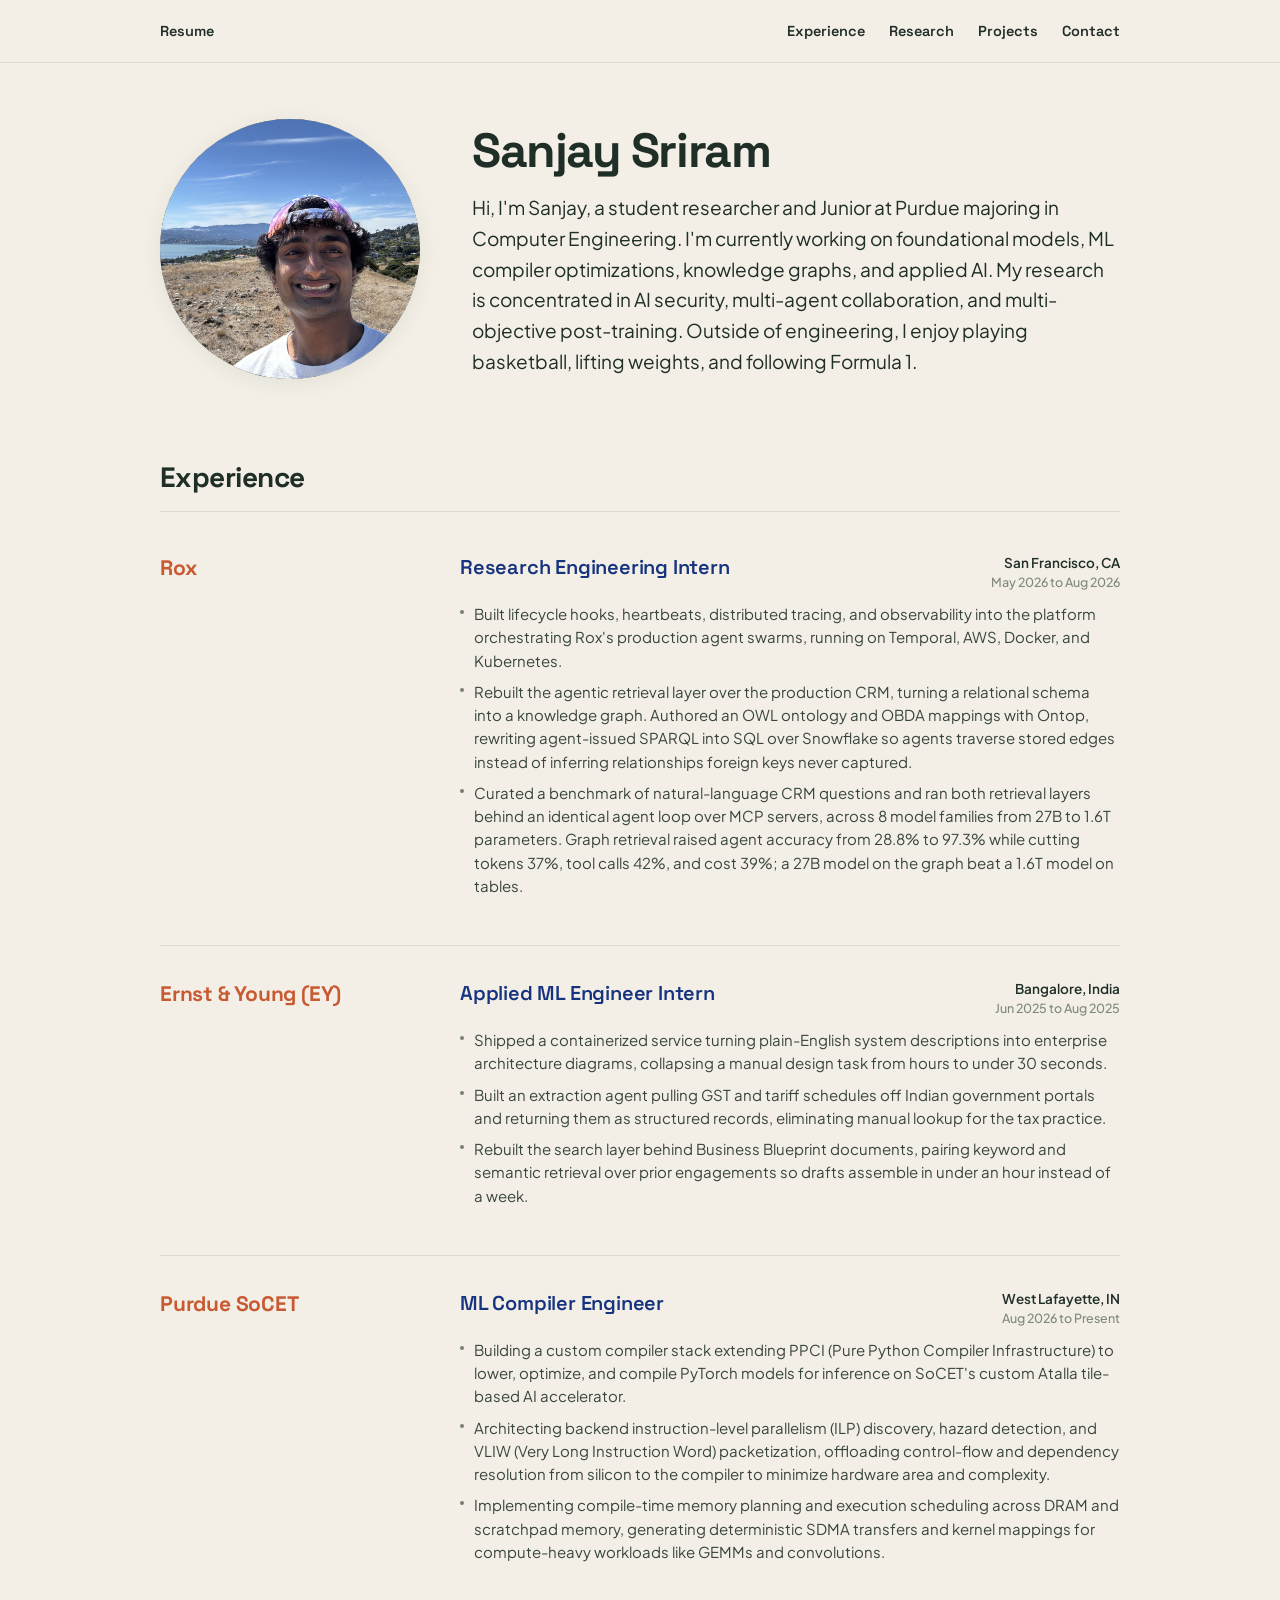
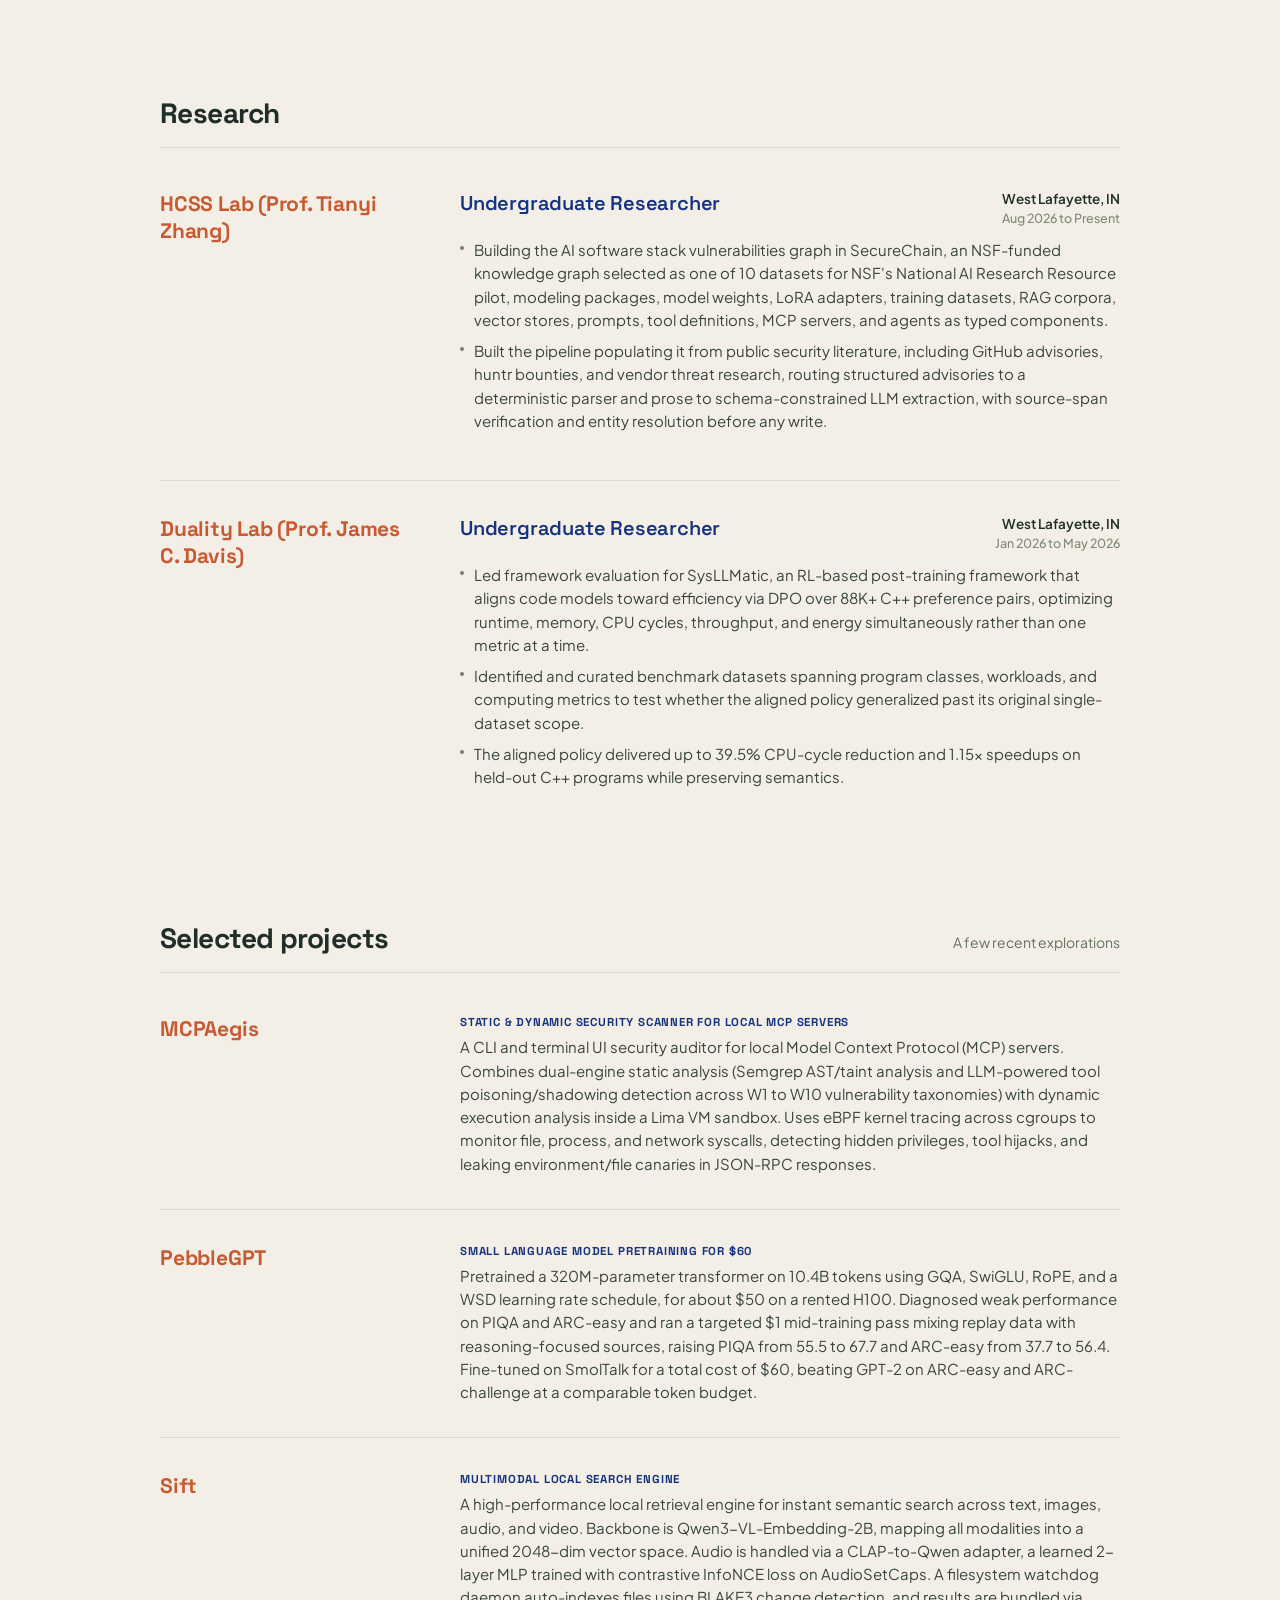
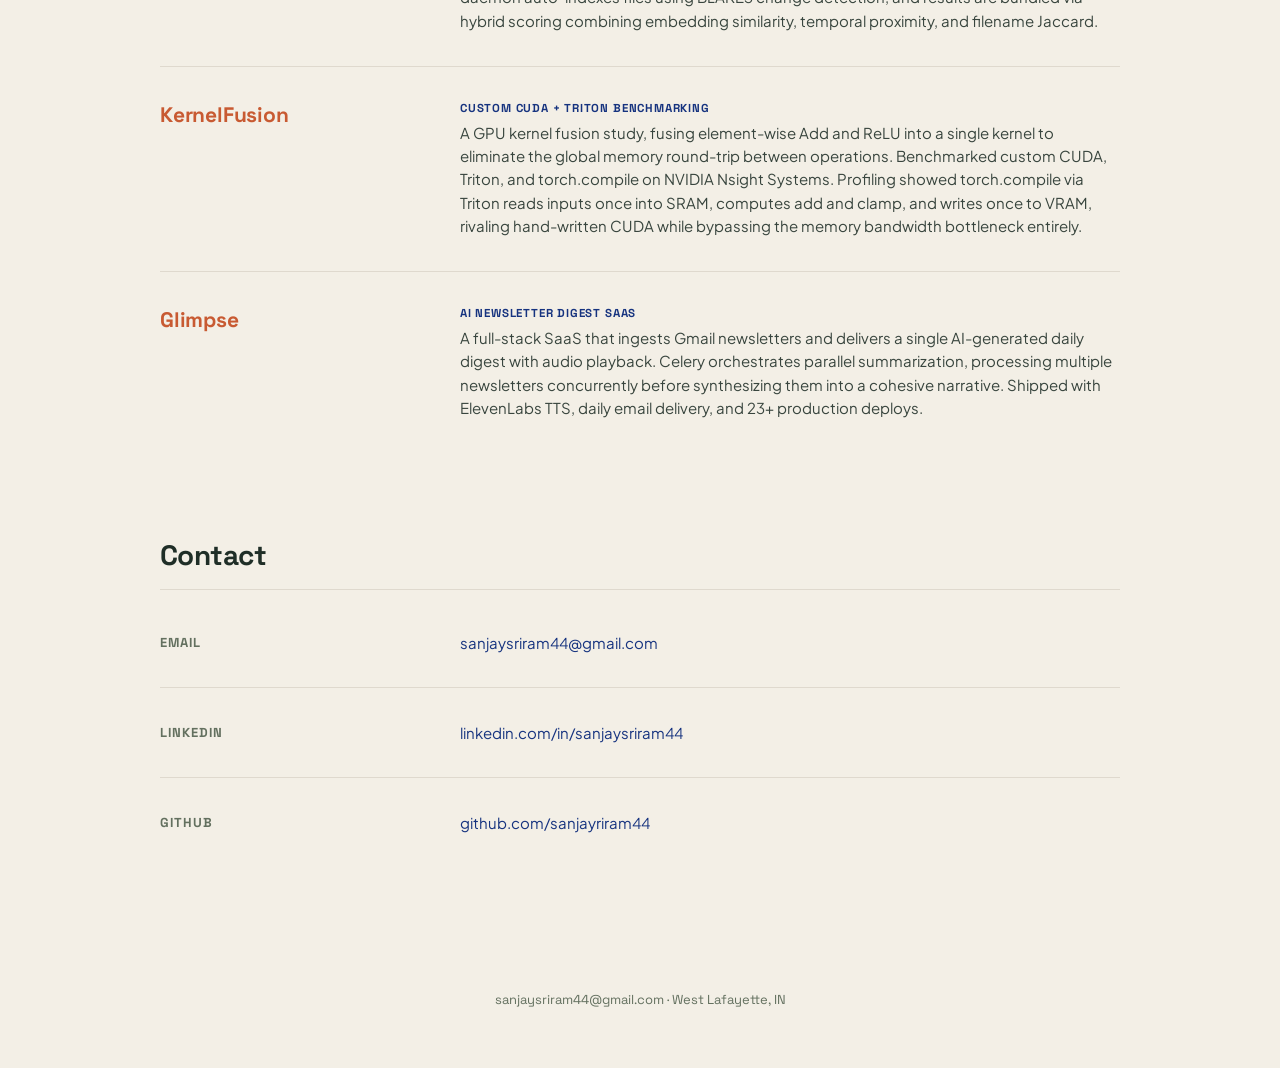
==== commit 2f34a8fc: "feat: updated site" ====
--- a/index.html
+++ b/index.html
@@ -1,307 +1,529 @@
 <!DOCTYPE html>
 <html lang="en">
 <head>
-    <meta charset="UTF-8">
-    <meta name="viewport" content="width=device-width, initial-scale=1.0">
-    <title>Sanjay Sriram | Engineering Portfolio</title>
-    <meta name="description" content="Sanjay Sriram's Minimalist Engineering Portfolio. Building agents, RAG pipelines, and ML systems.">
-    <link rel="preconnect" href="https://fonts.googleapis.com">
-    <link rel="preconnect" href="https://fonts.gstatic.com" crossorigin>
-    <link href="https://fonts.googleapis.com/css2?family=Inter:wght@400;500;700;900&display=swap" rel="stylesheet">
-    <link rel="stylesheet" href="index.css">
+  <meta charset="UTF-8">
+  <meta name="viewport" content="width=device-width, initial-scale=1.0">
+  <title>Sanjay Sriram</title>
+  <meta name="description" content="Sanjay Sriram. Applied ML Engineer & Student Researcher at Purdue building production AI systems, foundation models, ML compilers, and knowledge graphs.">
+  <link rel="preconnect" href="https://fonts.googleapis.com">
+  <link rel="preconnect" href="https://fonts.gstatic.com" crossorigin>
+  <link href="https://fonts.googleapis.com/css2?family=Plus+Jakarta+Sans:ital,wght@0,400;0,500;0,600;0,700;1,400&family=Space+Grotesk:wght@500;600;700&display=swap" rel="stylesheet">
+  <style>
+    :root {
+      --paper: #F3EFE6;
+      --ink: #1F2E27;
+      --ink-soft: #63705F;
+      --line: #DFD9CE;
+
+      /* Signature Navy Blue for Job Titles, Links & Kickers */
+      --teal: #16337F;
+
+      /* Burnt Terracotta Accent for Company Names, Lab Names & Project Names */
+      --accent: #C85A32;
+
+      --radius: 16px;
+      --radius-pill: 999px;
+
+      --font-heading: 'Space Grotesk', 'Module Grotesk', sans-serif;
+      --font-body: 'Plus Jakarta Sans', 'Core Grotesk', -apple-system, BlinkMacSystemFont, 'Segoe UI', Roboto, sans-serif;
+    }
+    * { box-sizing: border-box; }
+    html {
+      scroll-behavior: smooth;
+      scroll-padding-top: 80px;
+    }
+    body {
+      margin: 0;
+      background: var(--paper);
+      color: var(--ink);
+      font-family: var(--font-body);
+      -webkit-font-smoothing: antialiased;
+    }
+    .container { max-width: 1040px; margin: 0 auto; padding: 0 40px; }
+    h1, h2, h3 { font-family: var(--font-heading); margin: 0; color: var(--ink); }
+    a { color: inherit; }
+    p { margin: 0; }
+    ul { margin: 0; padding: 0; list-style: none; }
+
+    /* Sticky Nav: stays pinned at top with subtle backdrop blur */
+    .topnav-wrap {
+      position: sticky;
+      top: 0;
+      z-index: 1000;
+      background: rgba(243, 239, 230, 0.92);
+      backdrop-filter: blur(12px);
+      -webkit-backdrop-filter: blur(12px);
+      border-bottom: 1px solid var(--line);
+    }
+    .topnav {
+      display: flex;
+      justify-content: space-between;
+      align-items: center;
+      padding: 22px 0;
+    }
+    .navlinks {
+      font-family: var(--font-heading);
+      font-size: 14.5px;
+      font-weight: 600;
+      color: var(--ink);
+      display: flex;
+      align-items: center;
+      gap: 24px;
+    }
+    .navlinks a {
+      color: var(--ink);
+      text-decoration: none;
+      transition: color 0.15s ease, opacity 0.15s ease;
+    }
+    .navlinks a:hover {
+      color: var(--accent);
+      opacity: 0.8;
+    }
+
+    /* Hero: larger bio, balanced vertical proportions, no location tag */
+    .hero {
+      display: grid;
+      grid-template-columns: 260px 1fr;
+      gap: 52px;
+      padding-top: 56px;
+      padding-bottom: 80px;
+      align-items: center;
+    }
+    .portrait {
+      width: 260px;
+      height: 260px;
+      border-radius: 50%;
+      object-fit: cover;
+      display: block;
+      box-shadow: 0 4px 20px rgba(31, 46, 39, 0.08);
+    }
+    .hero-right { padding-top: 4px; }
+    .hero-right h1 {
+      font-size: 48px;
+      font-weight: 700;
+      letter-spacing: -0.03em;
+      line-height: 1.1;
+      margin-bottom: 14px;
+    }
+    .hero-right .bio {
+      font-family: var(--font-body);
+      font-size: 19px;
+      line-height: 1.62;
+      max-width: 60ch;
+      color: var(--ink);
+    }
+
+    section { margin-bottom: 84px; }
+    .section-head {
+      display: flex;
+      justify-content: space-between;
+      align-items: baseline;
+      padding-bottom: 16px;
+      border-bottom: 1px solid var(--line);
+      margin-bottom: 8px;
+    }
+    .section-head h2 {
+      font-size: 28px;
+      font-weight: 700;
+      letter-spacing: -0.02em;
+    }
+    .section-head .note {
+      font-family: var(--font-body);
+      font-size: 14px;
+      color: var(--ink-soft);
+    }
+
+    /* Shared line-separated list item: used by Experience, Research, Projects, Contact */
+    .line-item {
+      display: grid;
+      grid-template-columns: 260px 1fr;
+      gap: 40px;
+      padding: 34px 0;
+      border-bottom: 1px solid var(--line);
+    }
+    .line-item:last-child { border-bottom: none; }
+
+    /* Company and Lab names: 21px bold (same size / a bit bigger than 20px position title) in Accent color */
+    .line-item .period {
+      font-family: var(--font-heading);
+      font-size: 21px;
+      font-weight: 700;
+      letter-spacing: -0.01em;
+      color: var(--accent);
+      line-height: 1.3;
+    }
+    .line-item .period a {
+      font-size: inherit;
+      color: var(--accent);
+      text-decoration: none;
+      transition: opacity 0.15s ease;
+    }
+    .line-item .period a:hover {
+      text-decoration: underline;
+      opacity: 0.85;
+    }
+
+    /* Role header row: job title on left, location & dates stacked on right */
+    .role-header {
+      display: flex;
+      justify-content: space-between;
+      align-items: flex-start;
+      gap: 16px;
+      margin-bottom: 12px;
+    }
+
+    /* Job titles in signature blue */
+    .role-header h3 {
+      font-family: var(--font-heading);
+      font-size: 20px;
+      font-weight: 600;
+      letter-spacing: -0.01em;
+      color: var(--teal);
+      margin: 0;
+    }
+
+    /* Location with subtle date directly underneath, right-aligned */
+    .role-meta {
+      text-align: right;
+      display: flex;
+      flex-direction: column;
+      align-items: flex-end;
+      gap: 3px;
+      flex-shrink: 0;
+    }
+
+    .role-meta .location {
+      font-family: var(--font-body);
+      font-size: 13.5px;
+      font-weight: 600;
+      color: var(--ink);
+    }
+
+    .role-meta .timing {
+      font-family: var(--font-body);
+      font-size: 12.5px;
+      font-weight: 500;
+      color: var(--ink-soft);
+      opacity: 0.8;
+    }
+
+    .line-item ul {
+      display: flex;
+      flex-direction: column;
+      gap: 8px;
+      margin-bottom: 14px;
+    }
+    .line-item li {
+      font-size: 15px;
+      line-height: 1.55;
+      color: var(--ink);
+      opacity: 0.88;
+      padding-left: 14px;
+      position: relative;
+    }
+    .line-item li::before {
+      content: "";
+      position: absolute; left: 0; top: 8px;
+      width: 4px; height: 4px; border-radius: 50%;
+      background: var(--ink-soft);
+    }
+    .line-item .stat-line { font-size: 15px; color: var(--ink); opacity: 0.88; margin-bottom: 14px; }
+    
+    .tag-row { display: flex; gap: 8px; flex-wrap: wrap; }
+    .tag-row span {
+      font-family: var(--font-body);
+      font-size: 12px;
+      font-weight: 600;
+      padding: 5px 12px;
+      border-radius: var(--radius-pill);
+      border: 1.3px solid;
+      color: var(--ink-soft);
+      border-color: var(--line);
+      transition: all 0.15s ease;
+    }
+    .tag-row span:hover {
+      border-color: var(--accent);
+      color: var(--accent);
+    }
+
+    /* Projects: project names in 21px bold accent color linked to GitHub */
+    #projects .line-item h3 {
+      font-family: var(--font-heading);
+      font-size: 21px;
+      font-weight: 700;
+      letter-spacing: -0.01em;
+      color: var(--accent);
+      line-height: 1.3;
+      margin: 0;
+    }
+    #projects .line-item h3 a {
+      font-size: inherit;
+      color: var(--accent);
+      text-decoration: none;
+      transition: opacity 0.15s ease;
+    }
+    #projects .line-item h3 a:hover {
+      text-decoration: underline;
+      opacity: 0.85;
+    }
+
+    /* Summary titles / kickers in signature blue */
+    .kicker {
+      font-family: var(--font-heading);
+      font-size: 11.5px;
+      font-weight: 700;
+      letter-spacing: 0.07em;
+      text-transform: uppercase;
+      color: var(--teal);
+      margin-bottom: 6px;
+    }
+    .line-item .desc {
+      font-size: 15px;
+      line-height: 1.55;
+      color: var(--ink);
+      opacity: 0.88;
+      margin-bottom: 0;
+    }
+
+    /* Contact Links: explicitly scoped to #contact */
+    .contact-label {
+      font-family: var(--font-heading);
+      font-size: 13px;
+      font-weight: 700;
+      letter-spacing: 0.08em;
+      color: var(--ink-soft);
+      padding-top: 2px;
+    }
+
+    #contact .line-item a {
+      font-size: 15px;
+      color: var(--teal);
+      text-decoration: none;
+      transition: color 0.15s ease;
+    }
+    #contact .line-item a:hover {
+      color: var(--accent);
+      text-decoration: underline;
+    }
+
+    footer.page-footer {
+      text-align: center;
+      padding: 40px 0 60px;
+      font-family: var(--font-heading);
+      font-size: 13px;
+      color: var(--ink-soft);
+    }
+
+    @media (max-width: 720px) {
+      .topnav {
+        padding: 16px 0;
+      }
+      .navlinks { gap: 16px; }
+      .hero { grid-template-columns: 1fr; gap: 32px; padding-top: 36px; }
+      .line-item { grid-template-columns: 1fr; gap: 16px; }
+      .role-header { flex-direction: column; align-items: flex-start; gap: 4px; }
+      .role-meta { text-align: left; align-items: flex-start; }
+      .nav-right { display: none; }
+    }
+  </style>
 </head>
 <body>
-    <nav class="nav-wrapper">
-        <div class="nav container">
-            <div class="nav-brand">Sanjay Sriram</div>
-            <div class="nav-right">
-                <ul class="nav-links">
-                    <li><a href="#experience">WORK</a></li>
-                    <li><a href="#projects">PROJECTS</a></li>
-                    <li><a href="#about">ABOUT</a></li>
-                    <li><a href="#contact">CONTACT</a></li>
-                </ul>
-                <button class="nav-btn">···</button>
+  <header class="topnav-wrap">
+    <div class="container">
+      <nav class="topnav">
+        <div class="nav-left navlinks">
+          <a href="resume.pdf" target="_blank" rel="noopener noreferrer">Resume</a>
+        </div>
+        <div class="nav-right navlinks">
+          <a href="#experience">Experience</a>
+          <a href="#research">Research</a>
+          <a href="#projects">Projects</a>
+          <a href="#contact">Contact</a>
+        </div>
+      </nav>
+    </div>
+  </header>
+
+  <div class="container">
+    <div class="hero">
+      <img src="profile.jpg" alt="Sanjay Sriram" class="portrait">
+      <div class="hero-right">
+        <h1>Sanjay Sriram</h1>
+        <p class="bio">Hi, I'm Sanjay, a student researcher and Junior at Purdue majoring in Computer Engineering. I'm currently working on foundational models, ML compiler optimizations, knowledge graphs, and applied AI. My research is concentrated in AI security, multi-agent collaboration, and multi-objective post-training. Outside of engineering, I enjoy playing basketball, lifting weights, and following Formula 1.</p>
+      </div>
+    </div>
+
+    <section id="experience">
+      <div class="section-head"><h2>Experience</h2></div>
+
+      <div class="line-item">
+        <div class="period"><a href="https://www.rox.com/" target="_blank" rel="noopener noreferrer">Rox</a></div>
+        <div>
+          <div class="role-header">
+            <h3>Research Engineering Intern</h3>
+            <div class="role-meta">
+              <div class="location">San Francisco, CA</div>
+              <div class="timing">May 2026 to Aug 2026</div>
             </div>
-        </div>
-    </nav>
-
-    <div class="container main-content">
-        <header class="hero">
-            <div class="hero-left">
-                <h1 class="hero-text-main">
-                    SAN<br>
-                    JAY
-                </h1>
-                <div class="hero-details">
-                    <p class="hero-subtitle">APPLIED ML ENGINEER &nbsp;·&nbsp; CS/CE PURDUE &nbsp;·&nbsp; BUILDING AI THAT SHIPS</p>
-                    <p class="hero-desc">I build production AI systems — agents, RAG pipelines,<br>and the infrastructure underneath them. Currently at<br>Rox.</p>
-                </div>
+          </div>
+          <ul>
+            <li>Built lifecycle hooks, heartbeats, distributed tracing, and observability into the platform orchestrating Rox's production agent swarms, running on Temporal, AWS, Docker, and Kubernetes.</li>
+            <li>Rebuilt the agentic retrieval layer over the production CRM, turning a relational schema into a knowledge graph. Authored an OWL ontology and OBDA mappings with Ontop, rewriting agent-issued SPARQL into SQL over Snowflake so agents traverse stored edges instead of inferring relationships foreign keys never captured.</li>
+            <li>Curated a benchmark of natural-language CRM questions and ran both retrieval layers behind an identical agent loop over MCP servers, across 8 model families from 27B to 1.6T parameters. Graph retrieval raised agent accuracy from 28.8% to 97.3% while cutting tokens 37%, tool calls 42%, and cost 39%; a 27B model on the graph beat a 1.6T model on tables.</li>
+          </ul>
+        </div>
+      </div>
+
+      <div class="line-item">
+        <div class="period"><a href="https://www.ey.com/en_us" target="_blank" rel="noopener noreferrer">Ernst &amp; Young (EY)</a></div>
+        <div>
+          <div class="role-header">
+            <h3>Applied ML Engineer Intern</h3>
+            <div class="role-meta">
+              <div class="location">Bangalore, India</div>
+              <div class="timing">Jun 2025 to Aug 2025</div>
             </div>
-            <div class="hero-right">
-                <div class="vertical-text">SRIRAM</div>
+          </div>
+          <ul>
+            <li>Shipped a containerized service turning plain-English system descriptions into enterprise architecture diagrams, collapsing a manual design task from hours to under 30 seconds.</li>
+            <li>Built an extraction agent pulling GST and tariff schedules off Indian government portals and returning them as structured records, eliminating manual lookup for the tax practice.</li>
+            <li>Rebuilt the search layer behind Business Blueprint documents, pairing keyword and semantic retrieval over prior engagements so drafts assemble in under an hour instead of a week.</li>
+          </ul>
+        </div>
+      </div>
+
+      <div class="line-item">
+        <div class="period"><a href="https://engineering.purdue.edu/SoC-Team" target="_blank" rel="noopener noreferrer">Purdue SoCET</a></div>
+        <div>
+          <div class="role-header">
+            <h3>ML Compiler Engineer</h3>
+            <div class="role-meta">
+              <div class="location">West Lafayette, IN</div>
+              <div class="timing">Aug 2026 to Present</div>
             </div>
-        </header>
-
-        <section id="experience" class="section">
-            <div class="section-header">
-                <h2 class="section-title">EXPERIENCE</h2>
-                <span class="section-count">03</span>
+          </div>
+          <ul>
+            <li>Building a custom compiler stack extending PPCI (Pure Python Compiler Infrastructure) to lower, optimize, and compile PyTorch models for inference on SoCET's custom Atalla tile-based AI accelerator.</li>
+            <li>Architecting backend instruction-level parallelism (ILP) discovery, hazard detection, and VLIW (Very Long Instruction Word) packetization, offloading control-flow and dependency resolution from silicon to the compiler to minimize hardware area and complexity.</li>
+            <li>Implementing compile-time memory planning and execution scheduling across DRAM and scratchpad memory, generating deterministic SDMA transfers and kernel mappings for compute-heavy workloads like GEMMs and convolutions.</li>
+          </ul>
+        </div>
+      </div>
+    </section>
+
+    <section id="research">
+      <div class="section-head"><h2>Research</h2></div>
+
+      <div class="line-item research-item">
+        <div class="period"><a href="https://tianyi-zhang.github.io/" target="_blank" rel="noopener noreferrer">HCSS Lab (Prof. Tianyi Zhang)</a></div>
+        <div>
+          <div class="role-header">
+            <h3>Undergraduate Researcher</h3>
+            <div class="role-meta">
+              <div class="location">West Lafayette, IN</div>
+              <div class="timing">Aug 2026 to Present</div>
             </div>
-            <div class="experience-list">
-                <!-- Exp 1 -->
-                <div class="experience-item">
-                    <div class="exp-left">
-                        <div class="exp-year">2026</div>
-                        <img src="rox.png" alt="Rox Logo" class="exp-logo exp-logo-large">
-                    </div>
-                    <div class="exp-content">
-                        <div class="exp-header">
-                            <h3 class="exp-company">Rox</h3>
-                            <span class="exp-badge">INCOMING</span>
-                        </div>
-                        <p class="exp-role">ENGINEERING INTERN</p>
-                        <p class="exp-desc">Building agents at a revenue intelligence startup. Working on the systems that power autonomous outbound — agent orchestration, context retrieval, and real-time execution pipelines that operate without human-in-the-loop.</p>
-                        <div class="exp-tags">
-                            <span class="tag">Agents</span>
-                            <span class="tag">LLMs</span>
-                            <span class="tag">Revenue AI</span>
-                        </div>
-                    </div>
-                </div>
-                
-                <!-- Exp 2 -->
-                <div class="experience-item">
-                    <div class="exp-left">
-                        <div class="exp-year">2025</div>
-                        <img src="ey.png" alt="EY Logo" class="exp-logo exp-logo-large">
-                    </div>
-                    <div class="exp-content">
-                        <div class="exp-header">
-                            <h3 class="exp-company">Ernst & Young</h3>
-                            <span class="exp-badge">EY</span>
-                        </div>
-                        <p class="exp-role">APPLIED ML INTERN</p>
-                        <p class="exp-desc">Architected production LLM systems at enterprise scale. Built a containerized MCP server with LangGraph to generate architecture diagrams in near real-time. Designed a hybrid RAG system (BM25 + dense vector) that cut critical process turnaround from days to under an hour. Shipped an autonomous document extraction agent for fragmented tax and tariff data.</p>
-                        <div class="exp-tags">
-                            <span class="tag">LangGraph</span>
-                            <span class="tag">Hybrid RAG</span>
-                            <span class="tag">MCP</span>
-                            <span class="tag">FastAPI</span>
-                            <span class="tag">BM25</span>
-                        </div>
-                    </div>
-                </div>
-
-                <!-- Exp 3 -->
-                <div class="experience-item">
-                    <div class="exp-left">
-                        <div class="exp-year">2025</div>
-                        <img src="boxsy.png" alt="Boxsy Logo" class="exp-logo">
-                    </div>
-                    <div class="exp-content">
-                        <div class="exp-header">
-                            <h3 class="exp-company">Boxsy.io</h3>
-                            <span class="exp-badge">BOXSY</span>
-                        </div>
-                        <p class="exp-role">APPLIED AI SUB-TEAM LEAD</p>
-                        <p class="exp-desc">Led design and deployment of an AI Investor Update Agent — LLM-powered, context-aware, reducing manual drafting by 70%. Built end-to-end similarity search and personalization pipelines using pgvector and hybrid retrieval. Defined AI workflows on Vertex AI, integrated with FastAPI and Next.js for real-time delivery.</p>
-                        <div class="exp-tags">
-                            <span class="tag">pgvector</span>
-                            <span class="tag">Vertex AI</span>
-                            <span class="tag">FastAPI</span>
-                            <span class="tag">Next.js</span>
-                        </div>
-                    </div>
-                </div>
+          </div>
+          <ul>
+            <li>Building the AI software stack vulnerabilities graph in SecureChain, an NSF-funded knowledge graph selected as one of 10 datasets for NSF's National AI Research Resource pilot, modeling packages, model weights, LoRA adapters, training datasets, RAG corpora, vector stores, prompts, tool definitions, MCP servers, and agents as typed components.</li>
+            <li>Built the pipeline populating it from public security literature, including GitHub advisories, huntr bounties, and vendor threat research, routing structured advisories to a deterministic parser and prose to schema-constrained LLM extraction, with source-span verification and entity resolution before any write.</li>
+          </ul>
+        </div>
+      </div>
+
+      <div class="line-item research-item">
+        <div class="period"><a href="https://davisjam.github.io/" target="_blank" rel="noopener noreferrer">Duality Lab (Prof. James C. Davis)</a></div>
+        <div>
+          <div class="role-header">
+            <h3>Undergraduate Researcher</h3>
+            <div class="role-meta">
+              <div class="location">West Lafayette, IN</div>
+              <div class="timing">Jan 2026 to May 2026</div>
             </div>
-        </section>
-
-        <section id="projects" class="section">
-            <div class="section-header">
-                <h2 class="section-title">PROJECTS</h2>
-                <span class="section-count">06</span>
-            </div>
-            <div class="projects-grid">
-                <!-- Project 1 -->
-                <div class="project-card">
-                    <div class="project-card-top">
-                        <div class="project-index">01</div>
-                        <h3 class="project-title">Sift</h3>
-                        <p class="project-subtitle">MULTIMODAL LOCAL SEARCH ENGINE</p>
-                        <p class="project-desc">High-performance local retrieval engine for instant semantic search across text, images, audio, and video. Backbone is Qwen3-VL-Embedding-2B mapping all modalities into a unified 2048-dim vector space. Audio handled via a CLAP-to-Qwen adapter — a learned 2-layer MLP trained with contrastive InfoNCE loss on AudioSetCaps. Filesystem watchdog daemon auto-indexes files using BLAKE3 change detection. Results bundled via hybrid scoring: embedding similarity + temporal proximity + filename Jaccard.</p>
-                    </div>
-                    <div class="project-card-bottom">
-                        <div class="project-tags">
-                            <span class="tag">Qwen3-VL</span>
-                            <span class="tag">CLAP</span>
-                            <span class="tag">Qdrant</span>
-                            <span class="tag">Whisper</span>
-                            <span class="tag">InfoNCE</span>
-                            <span class="tag">PySide6</span>
-                        </div>
-                        <a href="https://github.com/akkshay0107/sift" target="_blank" class="project-link">GITHUB ↗</a>
-                    </div>
-                </div>
-                
-                <!-- Project 2 -->
-                <div class="project-card">
-                    <div class="project-card-top">
-                        <div class="project-index">02</div>
-                        <h3 class="project-title">KernelFusion</h3>
-                        <p class="project-subtitle">CUSTOM CUDA + TRITON BENCHMARKING</p>
-                        <p class="project-desc">GPU kernel fusion study — fusing element-wise Add + ReLU into a single kernel to eliminate the global memory round-trip between operations. Benchmarked custom CUDA, Triton, and torch.compile on NVIDIA Nsight Systems. Key finding: torch.compile via Triton reads inputs once into SRAM, computes add+clamp, writes once to VRAM — rivaling hand-written CUDA while bypassing the memory bandwidth bottleneck entirely.</p>
-                    </div>
-                    <div class="project-card-bottom">
-                        <div class="project-tags">
-                            <span class="tag">CUDA</span>
-                            <span class="tag">Triton</span>
-                            <span class="tag">PyTorch</span>
-                            <span class="tag">Nsight</span>
-                            <span class="tag">torch.compile</span>
-                        </div>
-                        <a href="https://github.com/sanjayriram44/KernelFusion" target="_blank" class="project-link">GITHUB ↗</a>
-                    </div>
-                </div>
-
-                <!-- Project 3 -->
-                <div class="project-card">
-                    <div class="project-card-top">
-                        <div class="project-index">03</div>
-                        <h3 class="project-title">LPCVC 2026</h3>
-                        <p class="project-subtitle">EDGE VISION-LANGUAGE RETRIEVAL · IN PROGRESS</p>
-                        <div class="exp-badge project-badge">COMPETITION · IN PROGRESS</div>
-                        <p class="project-desc">Entry for the 2026 Low-Power Computer Vision Challenge (Track 1: Open-World Image-to-Text Retrieval). Hard constraint: combined image + text encoder latency under 35ms on Qualcomm XR2 Gen 2. Architecture: MobileCLIP-S2 (Apple CVPR 2024, 63.7% accuracy across 38 zero-shot benchmarks). 3-stage pipeline: COCO contrastive warmup → attribute-discriminative fine-tuning on RefCOCO + Visual Genome with hard negative mining → WiSE-FT weight interpolation. Quantized to INT8 via AIMET PTQ and compiled for Qualcomm AI Hub.</p>
-                    </div>
-                    <div class="project-card-bottom">
-                        <div class="project-tags">
-                            <span class="tag">MobileCLIP</span>
-                            <span class="tag">AIMET INT8</span>
-                            <span class="tag">Qualcomm AI Hub</span>
-                            <span class="tag">WiSE-FT</span>
-                            <span class="tag">InfoNCE</span>
-                            <span class="tag">ONNX</span>
-                        </div>
-                        <a href="https://lpcv.ai/2026LPCVC" target="_blank" class="project-link">LPCV.AI/2026LPCVC ↗</a>
-                    </div>
-                </div>
-
-                <!-- Project 4 -->
-                <div class="project-card">
-                    <div class="project-card-top">
-                        <div class="project-index">04</div>
-                        <h3 class="project-title">Outsync</h3>
-                        <p class="project-subtitle">AGENTIC OUTREACH EMAIL GENERATION</p>
-                        <p class="project-desc">LangGraph multi-step agent that generates personalized academic outreach emails grounded in your actual resume. Pipeline: scrape professor URLs → RAG over resume chunks (ChromaDB + sentence-transformers) → draft → structured refinement pass. Multi-step workflows consistently outperform single-prompt generation — Outsync was built around that principle. Deployed on Vercel + Render with Google OAuth.</p>
-                    </div>
-                    <div class="project-card-bottom">
-                        <div class="project-tags">
-                            <span class="tag">LangGraph</span>
-                            <span class="tag">RAG</span>
-                            <span class="tag">ChromaDB</span>
-                            <span class="tag">FastAPI</span>
-                            <span class="tag">Gemini</span>
-                        </div>
-                        <a href="https://github.com/sanjayriram44/Outsync" target="_blank" class="project-link">GITHUB ↗</a>
-                    </div>
-                </div>
-
-                <!-- Project 5 -->
-                <div class="project-card">
-                    <div class="project-card-top">
-                        <div class="project-index">05</div>
-                        <h3 class="project-title">Glimpse</h3>
-                        <p class="project-subtitle">AI NEWSLETTER DIGEST SAAS</p>
-                        <p class="project-desc">Full-stack SaaS that ingests Gmail newsletters and delivers a single AI-generated daily digest with audio playback. Celery orchestrates parallel summarization — multiple newsletters processed concurrently, then synthesized into a cohesive narrative. Shipped with ElevenLabs TTS, daily email delivery, and 23+ production deploys on Vercel.</p>
-                    </div>
-                    <div class="project-card-bottom">
-                        <div class="project-tags">
-                            <span class="tag">Gemini</span>
-                            <span class="tag">Celery</span>
-                            <span class="tag">FastAPI</span>
-                            <span class="tag">ElevenLabs</span>
-                            <span class="tag">Next.js</span>
-                            <span class="tag">Redis</span>
-                        </div>
-                        <a href="https://github.com/sanjayriram44/glimpse" target="_blank" class="project-link">GITHUB ↗</a>
-                    </div>
-                </div>
-
-                <!-- Project 6 -->
-                <div class="project-card">
-                    <div class="project-card-top">
-                        <div class="project-index">06</div>
-                        <h3 class="project-title">Backtest Engine</h3>
-                        <p class="project-subtitle">MODULAR TRADING STRATEGY FRAMEWORK</p>
-                        <p class="project-desc">Modular backtesting engine for testing trading strategies on historical equity data. Configurable execution model with market and limit orders, static and dynamic slippage (market-impact based on dollar volume), and multi-asset support via OpenBB. Performance analytics include Sharpe, Sortino, Max Drawdown, and annualized return. Streamlit UI for one-click strategy configuration and metric display.</p>
-                    </div>
-                    <div class="project-card-bottom">
-                        <div class="project-tags">
-                            <span class="tag">Python</span>
-                            <span class="tag">OpenBB</span>
-                            <span class="tag">Streamlit</span>
-                            <span class="tag">Pandas</span>
-                            <span class="tag">NumPy</span>
-                        </div>
-                        <a href="https://github.com/sanjayriram44/Backtest_engine" target="_blank" class="project-link">GITHUB ↗</a>
-                    </div>
-                </div>
-            </div>
-        </section>
-
-        <section id="about" class="section">
-            <div class="section-header">
-                <h2 class="section-title">ABOUT</h2>
-            </div>
-            <div class="about-grid">
-                <div class="about-left">
-                    <p class="about-lead">I care about building AI systems that actually work in production — not demos.</p>
-                </div>
-                <div class="about-right">
-                    <p class="about-desc">CS/CE student at Purdue University, graduating Dec 2027. I've spent the last year shipping production AI at EY and Boxsy, and this summer I'm at Rox building revenue agents. My work sits at the intersection of applied ML, systems design, and the infrastructure that makes LLMs reliable at scale.</p>
-                    <ul class="about-facts">
-                        <li class="fact-item">
-                            <span class="fact-label">CURRENTLY</span>
-                            <span class="fact-value">Rox &nbsp;·&nbsp; Engineering Intern</span>
-                        </li>
-                        <li class="fact-item">
-                            <span class="fact-label">EDUCATION</span>
-                            <span class="fact-value">Purdue University, CE/CS &nbsp;·&nbsp; Dec 2027</span>
-                        </li>
-                        <li class="fact-item">
-                            <span class="fact-label">FOCUS</span>
-                            <span class="fact-value">LLM systems, agents, ML infra</span>
-                        </li>
-                        <li class="fact-item">
-                            <span class="fact-label">LOCATION</span>
-                            <span class="fact-value">West Lafayette, IN</span>
-                        </li>
-                    </ul>
-                </div>
-            </div>
-        </section>
-
-        <section id="contact" class="section">
-            <div class="section-header">
-                <h2 class="section-title">CONTACT</h2>
-            </div>
-            <div class="contact-grid">
-                <div class="contact-left">
-                    <h2 class="contact-heading">Let's<br>talk.</h2>
-                </div>
-                <div class="contact-right">
-                    <ul class="contact-links">
-                        <li><a href="mailto:sanjaysriram44@gmail.com">sanjaysriram44@gmail.com ↗</a></li>
-                        <li><a href="https://www.linkedin.com/in/sanjaysriram44/" target="_blank" rel="noopener noreferrer">linkedin.com/in/sanjaysriram44 ↗</a></li>
-                        <li><a href="https://github.com/sanjayriram44" target="_blank" rel="noopener noreferrer">github.com/sanjayriram44 ↗</a></li>
-                    </ul>
-                </div>
-            </div>
-        </section>
-
-        <footer class="footer">
-            <div class="footer-left">Sanjay Sriram &nbsp;·&nbsp; 2026</div>
-        </footer>
-    </div>
+          </div>
+          <ul>
+            <li>Led framework evaluation for SysLLMatic, an RL-based post-training framework that aligns code models toward efficiency via DPO over 88K+ C++ preference pairs, optimizing runtime, memory, CPU cycles, throughput, and energy simultaneously rather than one metric at a time.</li>
+            <li>Identified and curated benchmark datasets spanning program classes, workloads, and computing metrics to test whether the aligned policy generalized past its original single-dataset scope.</li>
+            <li>The aligned policy delivered up to 39.5% CPU-cycle reduction and 1.15x speedups on held-out C++ programs while preserving semantics.</li>
+          </ul>
+        </div>
+      </div>
+    </section>
+
+    <section id="projects">
+      <div class="section-head">
+        <h2>Selected projects</h2>
+        <span class="note">A few recent explorations</span>
+      </div>
+
+      <div class="line-item">
+        <div>
+          <h3><a href="https://github.com/sanjayriram44/MCPAegis" target="_blank" rel="noopener noreferrer">MCPAegis</a></h3>
+        </div>
+        <div>
+          <div class="kicker">Static &amp; Dynamic Security Scanner for Local MCP Servers</div>
+          <p class="desc">A CLI and terminal UI security auditor for local Model Context Protocol (MCP) servers. Combines dual-engine static analysis (Semgrep AST/taint analysis and LLM-powered tool poisoning/shadowing detection across W1 to W10 vulnerability taxonomies) with dynamic execution analysis inside a Lima VM sandbox. Uses eBPF kernel tracing across cgroups to monitor file, process, and network syscalls, detecting hidden privileges, tool hijacks, and leaking environment/file canaries in JSON-RPC responses.</p>
+        </div>
+      </div>
+
+      <div class="line-item">
+        <div>
+          <h3><a href="https://github.com/sanjayriram44/PebbleGPT" target="_blank" rel="noopener noreferrer">PebbleGPT</a></h3>
+        </div>
+        <div>
+          <div class="kicker">Small Language Model Pretraining for $60</div>
+          <p class="desc">Pretrained a 320M-parameter transformer on 10.4B tokens using GQA, SwiGLU, RoPE, and a WSD learning rate schedule, for about $50 on a rented H100. Diagnosed weak performance on PIQA and ARC-easy and ran a targeted $1 mid-training pass mixing replay data with reasoning-focused sources, raising PIQA from 55.5 to 67.7 and ARC-easy from 37.7 to 56.4. Fine-tuned on SmolTalk for a total cost of $60, beating GPT-2 on ARC-easy and ARC-challenge at a comparable token budget.</p>
+        </div>
+      </div>
+
+      <div class="line-item">
+        <div>
+          <h3><a href="https://github.com/akkshay0107/sift" target="_blank" rel="noopener noreferrer">Sift</a></h3>
+        </div>
+        <div>
+          <div class="kicker">Multimodal Local Search Engine</div>
+          <p class="desc">A high-performance local retrieval engine for instant semantic search across text, images, audio, and video. Backbone is Qwen3-VL-Embedding-2B, mapping all modalities into a unified 2048-dim vector space. Audio is handled via a CLAP-to-Qwen adapter, a learned 2-layer MLP trained with contrastive InfoNCE loss on AudioSetCaps. A filesystem watchdog daemon auto-indexes files using BLAKE3 change detection, and results are bundled via hybrid scoring combining embedding similarity, temporal proximity, and filename Jaccard.</p>
+        </div>
+      </div>
+
+      <div class="line-item">
+        <div>
+          <h3><a href="https://github.com/sanjayriram44/KernelFusion" target="_blank" rel="noopener noreferrer">KernelFusion</a></h3>
+        </div>
+        <div>
+          <div class="kicker">Custom CUDA + Triton Benchmarking</div>
+          <p class="desc">A GPU kernel fusion study, fusing element-wise Add and ReLU into a single kernel to eliminate the global memory round-trip between operations. Benchmarked custom CUDA, Triton, and torch.compile on NVIDIA Nsight Systems. Profiling showed torch.compile via Triton reads inputs once into SRAM, computes add and clamp, and writes once to VRAM, rivaling hand-written CUDA while bypassing the memory bandwidth bottleneck entirely.</p>
+        </div>
+      </div>
+
+      <div class="line-item">
+        <div>
+          <h3><a href="https://github.com/sanjayriram44/glimpse" target="_blank" rel="noopener noreferrer">Glimpse</a></h3>
+        </div>
+        <div>
+          <div class="kicker">AI Newsletter Digest SaaS</div>
+          <p class="desc">A full-stack SaaS that ingests Gmail newsletters and delivers a single AI-generated daily digest with audio playback. Celery orchestrates parallel summarization, processing multiple newsletters concurrently before synthesizing them into a cohesive narrative. Shipped with ElevenLabs TTS, daily email delivery, and 23+ production deploys.</p>
+        </div>
+      </div>
+    </section>
+
+    <section id="contact">
+      <div class="section-head"><h2>Contact</h2></div>
+      <div class="line-item">
+        <div class="contact-label">EMAIL</div>
+        <div><a href="mailto:sanjaysriram44@gmail.com">sanjaysriram44@gmail.com</a></div>
+      </div>
+      <div class="line-item">
+        <div class="contact-label">LINKEDIN</div>
+        <div><a href="https://www.linkedin.com/in/sanjaysriram44/" target="_blank" rel="noopener noreferrer">linkedin.com/in/sanjaysriram44</a></div>
+      </div>
+      <div class="line-item">
+        <div class="contact-label">GITHUB</div>
+        <div><a href="https://github.com/sanjayriram44" target="_blank" rel="noopener noreferrer">github.com/sanjayriram44</a></div>
+      </div>
+    </section>
+
+    <footer class="page-footer">sanjaysriram44@gmail.com · West Lafayette, IN</footer>
+  </div>
 </body>
 </html>
